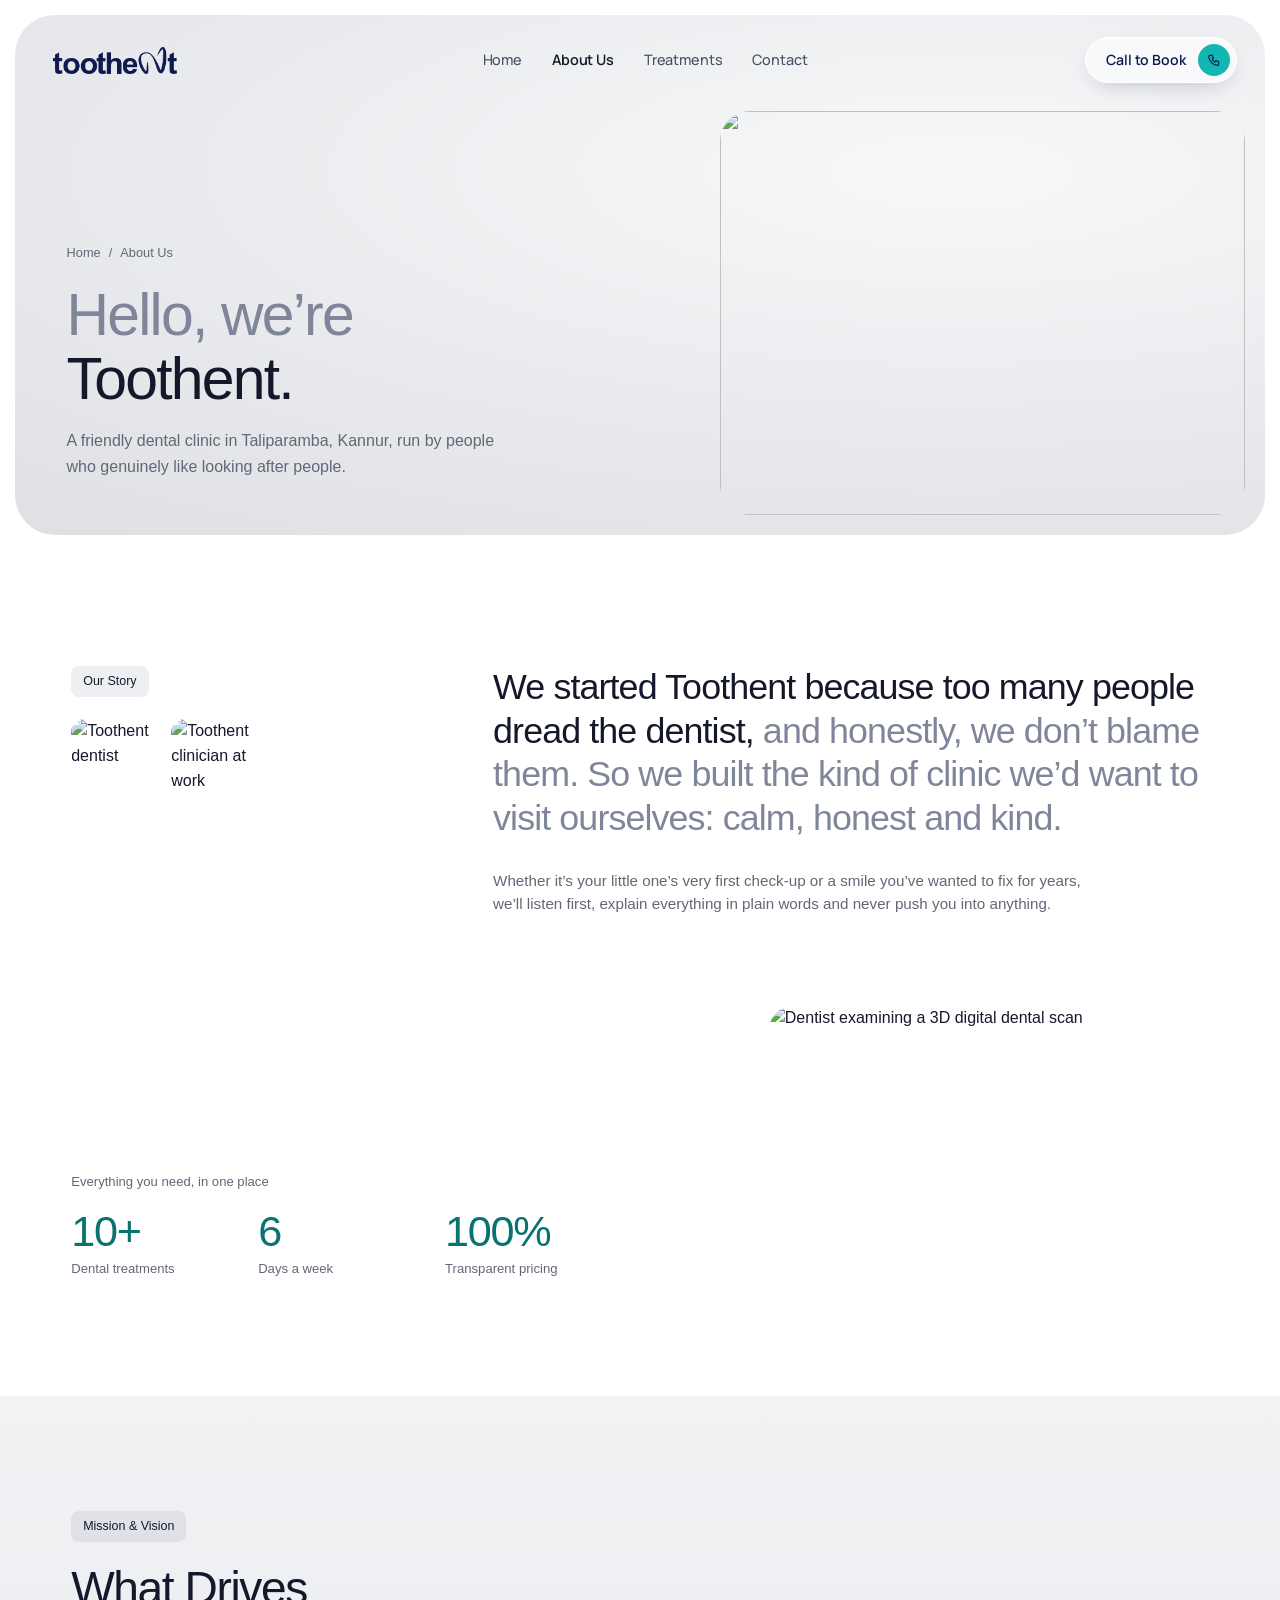
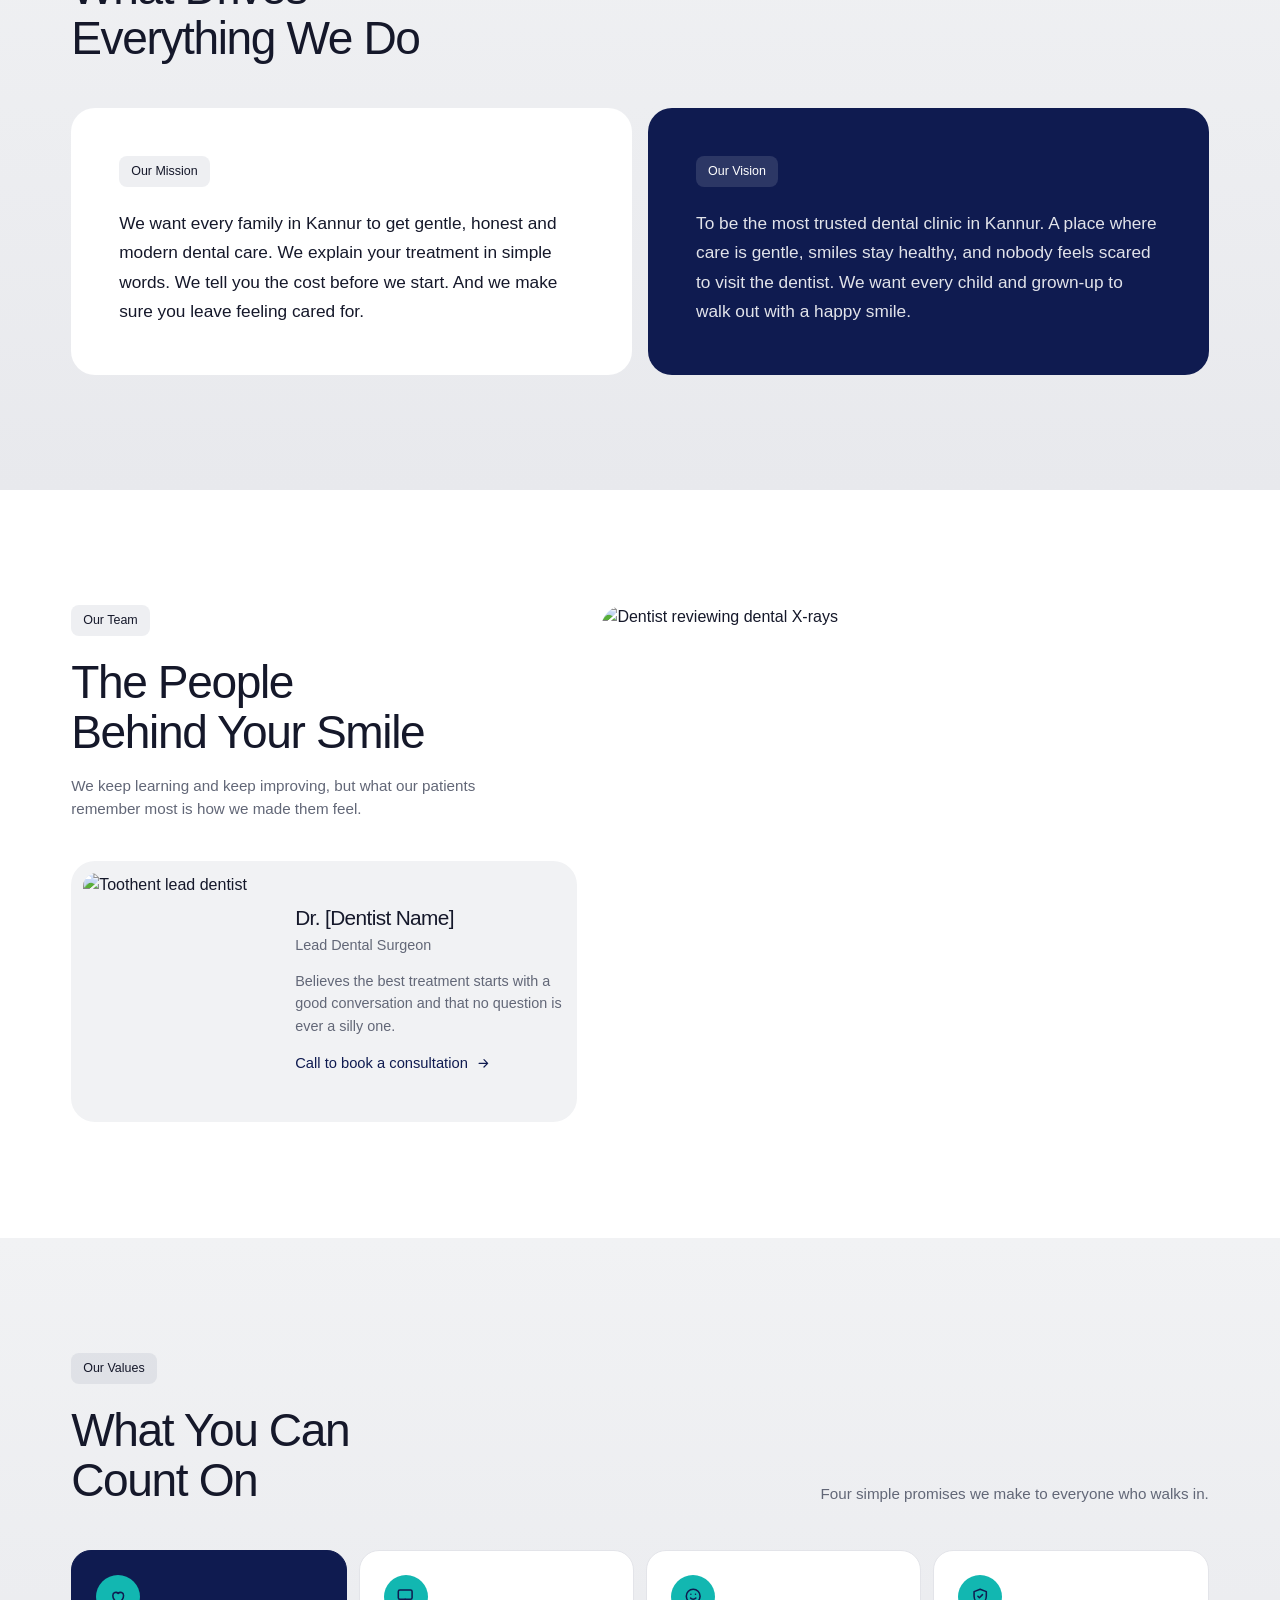
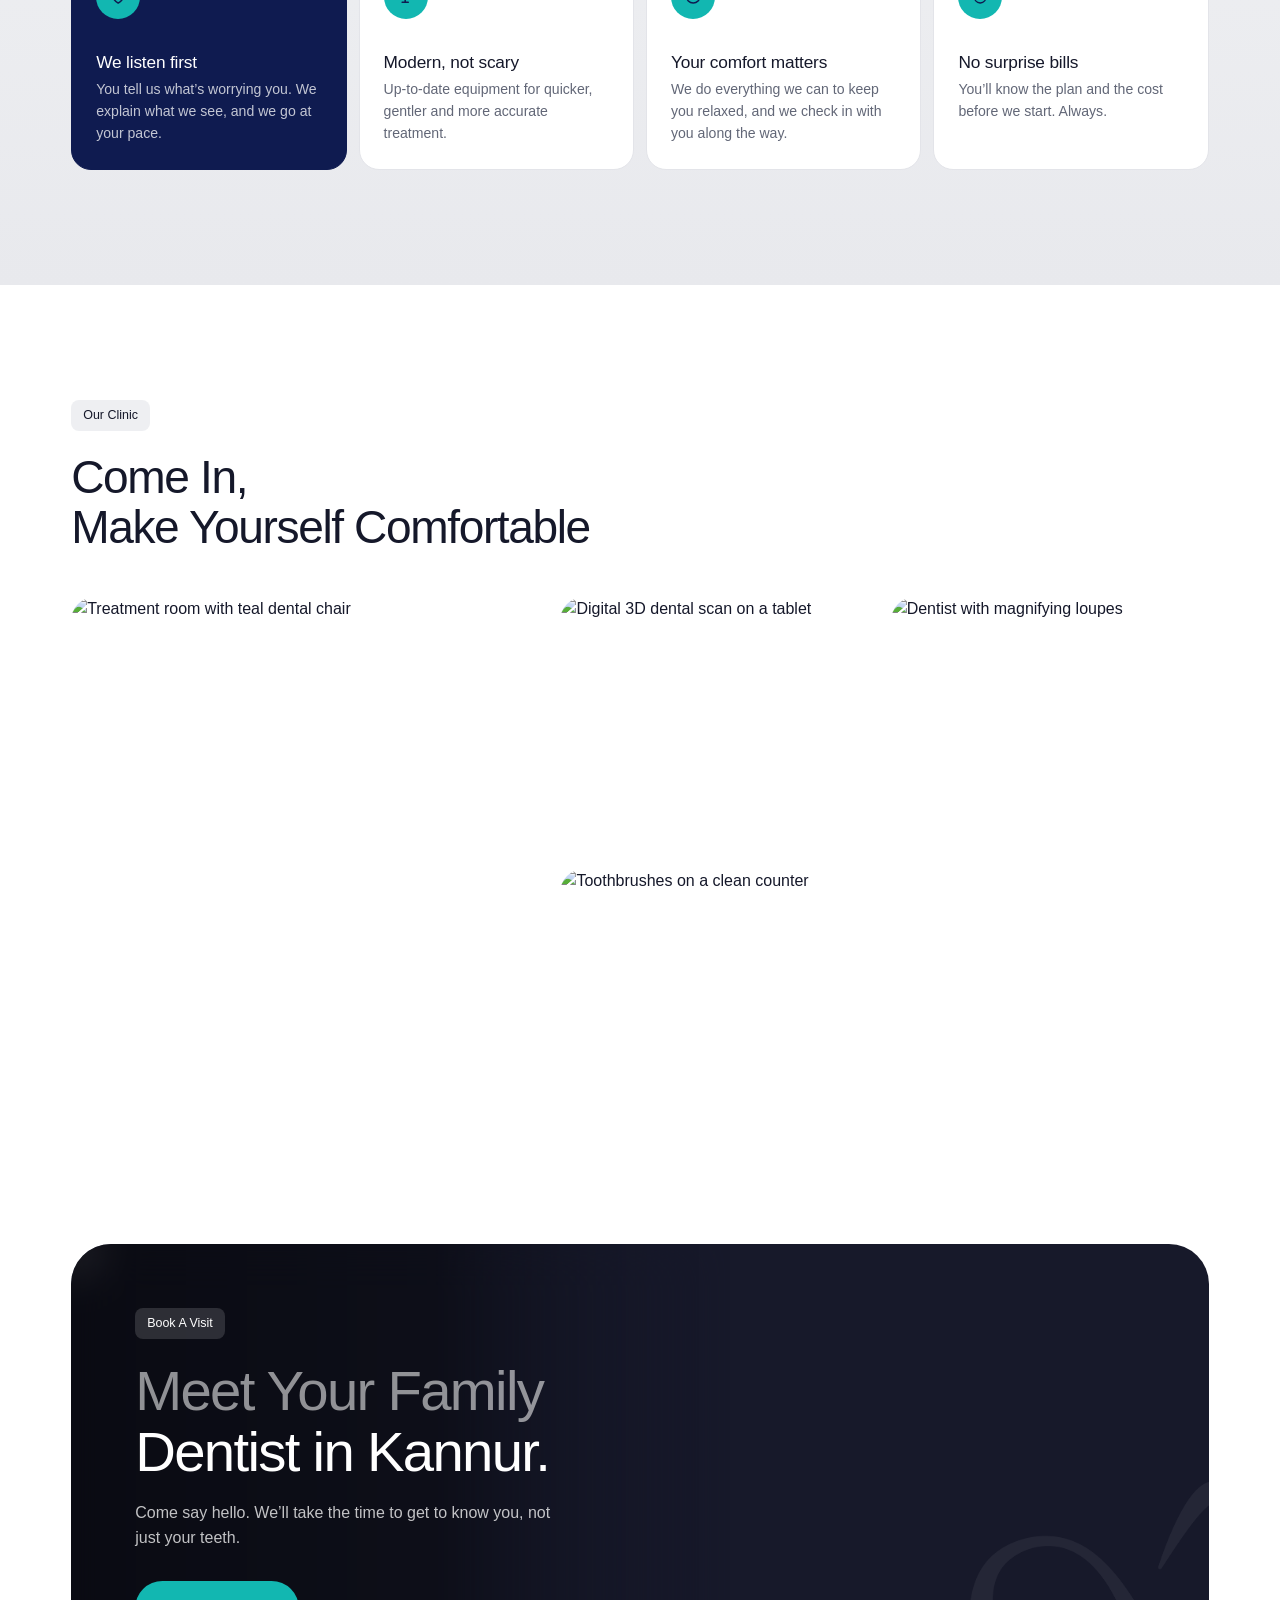
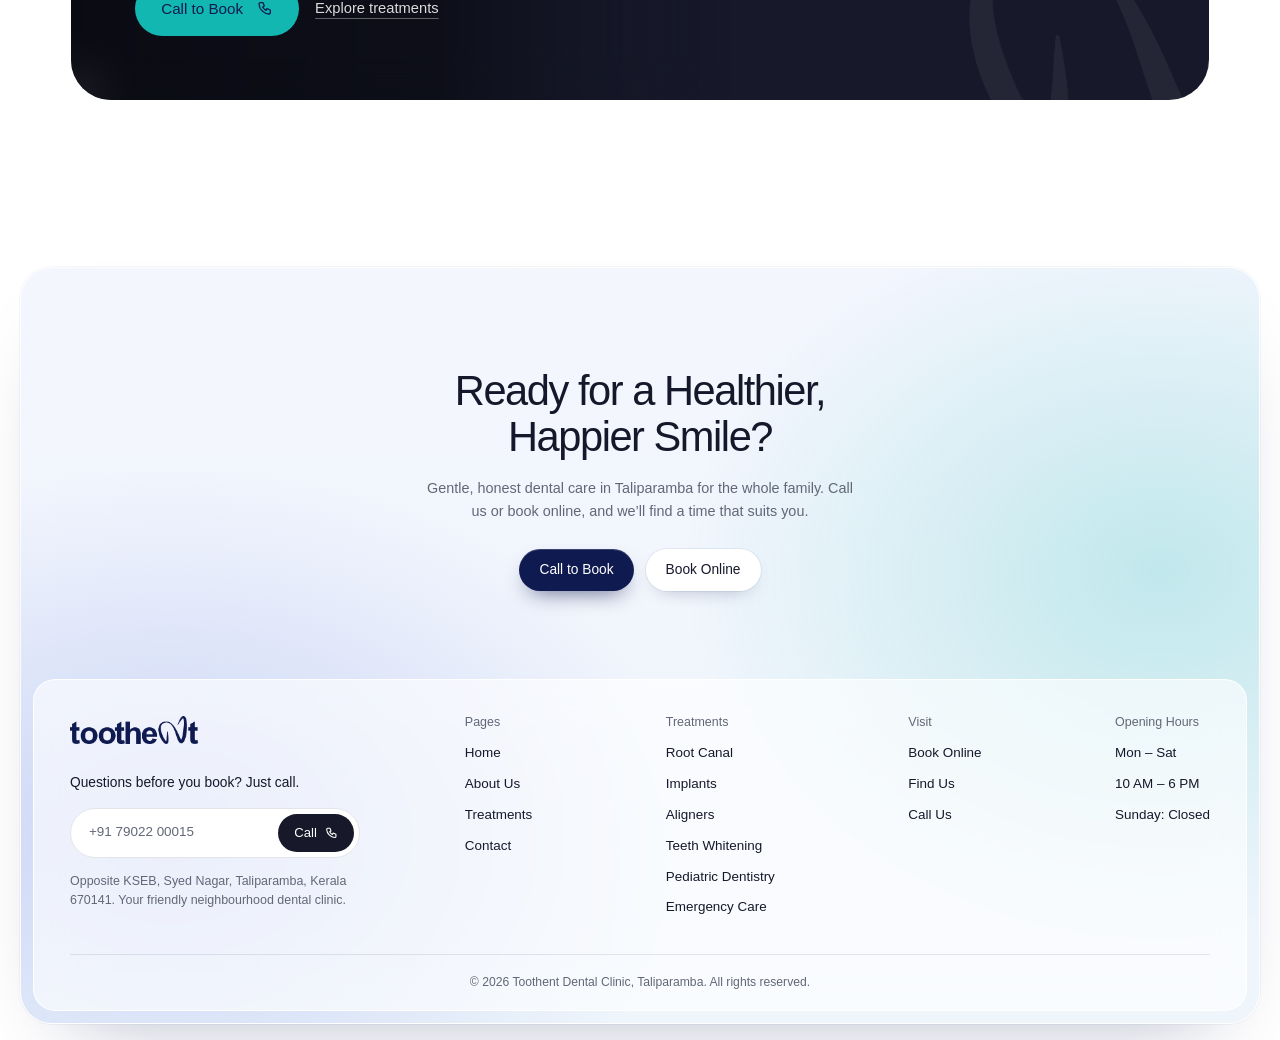
==== about.html @ 42a559e6 "Add Toothent Dental Clinic website Home, About, Treatments and Contact pages with styles, scripts, i" ====
<!doctype html>
<html lang="en">
<head>
  <meta charset="utf-8">
  <meta name="viewport" content="width=device-width, initial-scale=1">
  <title>About Us | Toothent Dental Clinic, Taliparamba</title>
  <meta name="description" content="Learn about Toothent Dental Clinic in Taliparamba, Kannur: our mission, vision and the gentle, modern approach behind every smile we care for.">
  <link rel="icon" type="image/png" href="assets/toothent-icon.png">
  <link rel="preconnect" href="https://fonts.googleapis.com">
  <link rel="preconnect" href="https://fonts.gstatic.com" crossorigin>
  <link rel="stylesheet" href="https://fonts.googleapis.com/css2?family=Manrope:wght@500;600&display=swap">
  <link rel="stylesheet" href="css/styles.css">
</head>
<body>

  <!-- ============ HEADER ============ -->
  <header class="site-header">
    <div class="nav">
      <a href="index.html" class="brand" aria-label="Toothent Dental Clinic home">
        <span class="logo"><img class="logo-light" src="assets/toothent-logo.png" alt="" aria-hidden="true"><img class="logo-dark" src="assets/toothent-logo-navy.png" alt="Toothent"></span>
      </a>
      <nav class="nav-links" id="nav-links" aria-label="Primary">
        <a href="index.html">Home</a>
        <a href="about.html" class="is-active" aria-current="page">About Us</a>
        <a href="treatments.html">Treatments</a>
        <a href="contact.html">Contact</a>
      </nav>
      <div class="nav-end">
        <a href="tel:+917902200015" class="nav-cta">Call to Book <span class="dot"><svg viewBox="0 0 24 24" aria-hidden="true"><path d="M5 4h4l2 5-2.5 1.5a11 11 0 0 0 5 5L15 13l5 2v4a2 2 0 0 1-2 2A16 16 0 0 1 3 6a2 2 0 0 1 2-2"/></svg></span></a>
        <button class="nav-toggle" aria-label="Open menu" aria-expanded="false" aria-controls="nav-links"><span></span><span></span></button>
      </div>
    </div>
  </header>

  <main>
    <!-- ============ PAGE HERO ============ -->
    <section class="hero page-hero">
      <div class="hero-slides"><img class="is-active" src="https://images.unsplash.com/photo-1629909615184-74f495363b67?auto=format&fit=crop&w=2000&q=80" alt="" aria-hidden="true"></div>
      <div class="hero-overlay" aria-hidden="true"></div>
      <div class="hero-main">
        <nav class="crumbs reveal" aria-label="Breadcrumb"><a href="index.html">Home</a><span>/</span><span>About Us</span></nav>
        <h1 class="reveal">Hello, we&rsquo;re <span class="indent">Toothent.</span></h1>
        <p class="hero-sub reveal">A friendly dental clinic in Taliparamba, Kannur, run by people who genuinely like looking after people.</p>
      </div>
    </section>

    <!-- ============ STORY ============ -->
    <section class="section">
      <div class="container">
        <div class="about-grid">
          <div class="reveal">
            <span class="tag">Our Story</span>
            <div class="avatars">
              <img src="https://images.unsplash.com/photo-1606265752439-1f18756aa5fc?auto=format&fit=crop&w=220&h=260&q=80" alt="Toothent dentist" loading="lazy">
              <img src="https://images.unsplash.com/photo-1588776813677-77aaf5595b83?auto=format&fit=crop&w=220&h=260&q=80" alt="Toothent clinician at work" loading="lazy">
            </div>
          </div>
          <div class="reveal">
            <h2 class="about-statement">We started Toothent because too many people dread the dentist, <span class="muted-text">and honestly, we don&rsquo;t blame them. So we built the kind of clinic we&rsquo;d want to visit ourselves: calm, honest and kind.</span></h2>
            <p class="lead" style="margin-top:28px;max-width:620px">Whether it&rsquo;s your little one&rsquo;s very first check-up or a smile you&rsquo;ve wanted to fix for years, we&rsquo;ll listen first, explain everything in plain words and never push you into anything.</p>
          </div>
        </div>

        <div class="about-lower">
          <div class="reveal">
            <p class="stats-label">Everything you need, in one place</p>
            <div class="stats">
              <div class="stat"><strong>10+</strong><span>Dental treatments</span></div>
              <div class="stat"><strong>6</strong><span>Days a week</span></div>
              <div class="stat"><strong>100%</strong><span>Transparent pricing</span></div>
            </div>
          </div>
          <figure class="about-photo reveal" style="margin:0">
            <img src="https://images.unsplash.com/photo-1600170311833-c2cf5280ce49?auto=format&fit=crop&w=900&h=560&q=80" alt="Dentist examining a 3D digital dental scan" loading="lazy">
          </figure>
        </div>
      </div>
    </section>

    <!-- ============ MISSION & VISION ============ -->
    <section class="section section--surface">
      <div class="container">
        <div class="head-row reveal">
          <div>
            <span class="tag">Mission &amp; Vision</span>
            <h2 class="h2">What Drives<br>Everything We Do</h2>
          </div>
        </div>
        <div class="mv-grid">
          <article class="mv-card reveal">
            <h3 class="tag">Our Mission</h3>
            <p class="mv-text">We want every family in Kannur to get gentle, honest and modern dental care. We explain your treatment in simple words. We tell you the cost before we start. And we make sure you leave feeling cared for.</p>
          </article>
          <article class="mv-card mv-card--navy reveal">
            <h3 class="tag">Our Vision</h3>
            <p class="mv-text">To be the most trusted dental clinic in Kannur. A place where care is gentle, smiles stay healthy, and nobody feels scared to visit the dentist. We want every child and grown-up to walk out with a happy smile.</p>
          </article>
        </div>
      </div>
    </section>

    <!-- ============ DENTIST ============ -->
    <section class="section">
      <div class="container feature-grid">
        <div class="feature-left">
          <div class="reveal">
            <span class="tag">Our Team</span>
            <h2 class="h2">The People<br>Behind Your Smile</h2>
            <p class="lead">We keep learning and keep improving, but what our patients remember most is how we made them feel.</p>
          </div>
          <div class="doctor-card reveal">
            <div class="doctor-photo">
              <img src="https://images.unsplash.com/photo-1606265752439-1f18756aa5fc?auto=format&fit=crop&w=500&h=620&q=80" alt="Toothent lead dentist" loading="lazy">
            </div>
            <div class="doctor-info">
              <h3>Dr. [Dentist Name]</h3>
              <p class="doctor-role">Lead Dental Surgeon</p>
              <p>Believes the best treatment starts with a good conversation and that no question is ever a silly one.</p>
              <a href="tel:+917902200015" class="link-arrow">Call to book a consultation <svg viewBox="0 0 24 24" aria-hidden="true"><path d="M5 12h14M13 6l6 6-6 6"/></svg></a>
            </div>
          </div>
        </div>
        <div class="feature-media reveal">
          <img src="https://images.unsplash.com/photo-1588776814546-1ffcf47267a5?auto=format&fit=crop&w=1100&h=1200&q=80" alt="Dentist reviewing dental X-rays" loading="lazy">
        </div>
      </div>
    </section>

    <!-- ============ VALUES ============ -->
    <section class="section section--surface">
      <div class="container">
        <div class="head-row reveal">
          <div>
            <span class="tag">Our Values</span>
            <h2 class="h2">What You Can<br>Count On</h2>
          </div>
          <p class="lead">Four simple promises we make to everyone who walks in.</p>
        </div>
        <div class="values-grid">
          <div class="value-card value-card--navy reveal">
            <span class="icon-dot"><svg viewBox="0 0 24 24" aria-hidden="true"><path d="M12 21s-7-4.4-7-10a4 4 0 0 1 7-2.6A4 4 0 0 1 19 11c0 5.6-7 10-7 10z"/></svg></span>
            <h3>We listen first</h3>
            <p>You tell us what&rsquo;s worrying you. We explain what we see, and we go at your pace.</p>
          </div>
          <div class="value-card reveal">
            <span class="icon-dot"><svg viewBox="0 0 24 24" aria-hidden="true"><rect x="3" y="4" width="18" height="12" rx="2"/><path d="M8 20h8M12 16v4"/></svg></span>
            <h3>Modern, not scary</h3>
            <p>Up-to-date equipment for quicker, gentler and more accurate treatment.</p>
          </div>
          <div class="value-card reveal">
            <span class="icon-dot"><svg viewBox="0 0 24 24" aria-hidden="true"><circle cx="12" cy="12" r="9"/><path d="M8.5 14.5s1.3 1.5 3.5 1.5 3.5-1.5 3.5-1.5M9 9.5h.01M15 9.5h.01"/></svg></span>
            <h3>Your comfort matters</h3>
            <p>We do everything we can to keep you relaxed, and we check in with you along the way.</p>
          </div>
          <div class="value-card reveal">
            <span class="icon-dot"><svg viewBox="0 0 24 24" aria-hidden="true"><path d="M9 12l2 2 4-4"/><path d="M12 3l8 3v6c0 4.5-3.4 8.3-8 9-4.6-.7-8-4.5-8-9V6z"/></svg></span>
            <h3>No surprise bills</h3>
            <p>You&rsquo;ll know the plan and the cost before we start. Always.</p>
          </div>
        </div>
      </div>
    </section>

    <!-- ============ GALLERY ============ -->
    <section class="section">
      <div class="container">
        <div class="head-row reveal">
          <div>
            <span class="tag">Our Clinic</span>
            <h2 class="h2">Come In,<br>Make Yourself Comfortable</h2>
          </div>
        </div>
        <div class="gallery-grid">
          <img class="reveal" src="https://images.unsplash.com/photo-1629909613654-28e377c37b09?auto=format&fit=crop&w=1000&h=700&q=80" alt="Treatment room with teal dental chair" loading="lazy">
          <img class="reveal" src="https://images.unsplash.com/photo-1600170311833-c2cf5280ce49?auto=format&fit=crop&w=700&h=700&q=80" alt="Digital 3D dental scan on a tablet" loading="lazy">
          <img class="reveal" src="https://images.unsplash.com/photo-1588776813677-77aaf5595b83?auto=format&fit=crop&w=700&h=700&q=80" alt="Dentist with magnifying loupes" loading="lazy">
          <img class="reveal" src="https://images.unsplash.com/photo-1607613009820-a29f7bb81c04?auto=format&fit=crop&w=1000&h=700&q=80" alt="Toothbrushes on a clean counter" loading="lazy">
        </div>
      </div>
    </section>

    <!-- ============ CTA ============ -->
    <section class="section" style="padding-top:0">
      <div class="container">
        <div class="cta-card reveal">
          <div class="cta-copy">
            <span class="tag tag--glass">Book A Visit</span>
            <h2>Meet Your Family<br><span>Dentist in Kannur.</span></h2>
            <p>Come say hello. We&rsquo;ll take the time to get to know you, not just your teeth.</p>
            <div class="cta-actions">
              <a href="tel:+917902200015" class="btn-arrow">Call to Book <span class="arrow"><svg viewBox="0 0 24 24" aria-hidden="true"><path d="M5 4h4l2 5-2.5 1.5a11 11 0 0 0 5 5L15 13l5 2v4a2 2 0 0 1-2 2A16 16 0 0 1 3 6a2 2 0 0 1 2-2"/></svg></span></a>
              <a href="treatments.html" class="tel">Explore treatments</a>
            </div>
          </div>
          <div class="cta-media"><picture>
            <source media="(max-width: 900px)" srcset="https://images.unsplash.com/photo-1606265752439-1f18756aa5fc?auto=format&fit=crop&w=800&h=720&q=80 800w, https://images.unsplash.com/photo-1606265752439-1f18756aa5fc?auto=format&fit=crop&w=1200&h=1080&q=80 1200w" sizes="100vw">
            <img src="https://images.unsplash.com/photo-1606265752439-1f18756aa5fc?auto=format&fit=crop&w=1600&h=640&q=80" srcset="https://images.unsplash.com/photo-1606265752439-1f18756aa5fc?auto=format&fit=crop&w=1600&h=640&q=80 1600w, https://images.unsplash.com/photo-1606265752439-1f18756aa5fc?auto=format&fit=crop&w=2400&h=960&q=80 2400w" sizes="(max-width: 1240px) 100vw, 1240px" alt="" aria-hidden="true" loading="lazy" style="object-position:50% 38%">
          </picture></div>
          <img class="cta-mark" src="assets/toothent-icon.png" alt="" aria-hidden="true">
        </div>
      </div>
    </section>
  </main>

  <!-- ============ FOOTER ============ -->
  <footer class="site-footer">
    <div class="footer-cta">
      <h2>Ready for a Healthier,<br>Happier Smile?</h2>
      <p>Gentle, honest dental care in Taliparamba for the whole family. Call us or book online, and we&rsquo;ll find a time that suits you.</p>
      <div class="footer-cta-actions">
        <a href="tel:+917902200015" class="pill pill--dark">Call to Book</a>
        <a href="contact.html#appointment" class="pill pill--light">Book Online</a>
      </div>
    </div>

    <div class="footer-card">
      <div class="footer-top">
        <div class="footer-brand">
          <a href="index.html" aria-label="Toothent home"><img src="assets/toothent-logo-navy.png" alt="Toothent"></a>
          <p class="footer-label">Questions before you book? Just call.</p>
          <a href="tel:+917902200015" class="footer-callbox">
            <span>+91 79022 00015</span>
            <span class="footer-callbox-btn">Call <svg viewBox="0 0 24 24" aria-hidden="true"><path d="M5 4h4l2 5-2.5 1.5a11 11 0 0 0 5 5L15 13l5 2v4a2 2 0 0 1-2 2A16 16 0 0 1 3 6a2 2 0 0 1 2-2"/></svg></span>
          </a>
          <p class="footer-note">Opposite KSEB, Syed Nagar, Taliparamba, Kerala 670141. Your friendly neighbourhood dental clinic.</p>
        </div>
        <div class="footer-cols">
          <div class="footer-col">
            <h4>Pages</h4>
            <ul>
              <li><a href="index.html">Home</a></li>
              <li><a href="about.html">About Us</a></li>
              <li><a href="treatments.html">Treatments</a></li>
              <li><a href="contact.html">Contact</a></li>
            </ul>
          </div>
          <div class="footer-col">
            <h4>Treatments</h4>
            <ul>
              <li><a href="treatments.html#restorative">Root Canal</a></li>
              <li><a href="treatments.html#implants">Implants</a></li>
              <li><a href="treatments.html#aligners">Aligners</a></li>
              <li><a href="treatments.html#whitening">Teeth Whitening</a></li>
              <li><a href="treatments.html#kids">Pediatric Dentistry</a></li>
              <li><a href="treatments.html#emergency">Emergency Care</a></li>
            </ul>
          </div>
          <div class="footer-col">
            <h4>Visit</h4>
            <ul>
              <li><a href="contact.html#appointment">Book Online</a></li>
              <li><a href="contact.html">Find Us</a></li>
              <li><a href="tel:+917902200015">Call Us</a></li>
            </ul>
          </div>
          <div class="footer-col">
            <h4>Opening Hours</h4>
            <ul>
              <li>Mon &ndash; Sat</li>
              <li>10 AM &ndash; 6 PM</li>
              <li>Sunday: Closed</li>
            </ul>
          </div>
        </div>
      </div>
      <div class="footer-bottom">&copy; <span class="year"></span> Toothent Dental Clinic, Taliparamba. All rights reserved.</div>
    </div>
  </footer>

  <script src="js/main.js"></script>
</body>
</html>
---- css/styles.css ----
/* =========================================================
   Toothent Dental Clinic — Brand tokens (from Brand Book)
   Primary  #0F1B50 · Secondary #12B7B1 · Cream #F4E8C1
   Neutrals #000000 · #232323 · #D9D9D9 · #FFFFFF
   Typeface Arial
   ========================================================= */
:root {
  --navy: #0F1B50;
  --navy-700: #1a2766;
  --teal: #12B7B1;
  --teal-hi: #2fd0c9;
  --teal-ink: #097370;
  --teal-soft: #DDF4F3;
  --cream: #F4E8C1;
  --ink: #15182a;
  --muted: #626777;
  --ghost: #80869a;          /* light word in two-tone headings (3:1+ on panels) */
  --line: #e3e4e9;
  --white: #FFFFFF;
  --panel: #F1F2F4;
  --panel-2: #E8E9ED;
  --dark: #17192a;

  --font: Arial, "Helvetica Neue", Helvetica, sans-serif;
  --font-nav: "Manrope", Arial, sans-serif;
  --r-sm: 14px;
  --r: 24px;
  --r-lg: 40px;
  --pill: 999px;
  --shadow: 0 30px 60px -30px rgba(15, 27, 80, .35);
  --shadow-sm: 0 12px 30px -16px rgba(15, 27, 80, .3);
  --ease: cubic-bezier(.22, .61, .36, 1);
  --container: 1240px;
  --gutter: clamp(16px, 4vw, 56px);
  --inset: clamp(8px, 1.2vw, 16px);
}

*, *::before, *::after { box-sizing: border-box; }
html { scroll-behavior: smooth; scroll-padding-top: 100px; }
body { margin: 0; font-family: var(--font); color: var(--ink); background: var(--white); line-height: 1.55; -webkit-font-smoothing: antialiased; }
img { display: block; max-width: 100%; }
a { color: inherit; text-decoration: none; }
h1, h2, h3, h4 { margin: 0; font-weight: 400; letter-spacing: -.03em; line-height: 1.08; }
p { margin: 0; }
button { font: inherit; }
svg { width: 1em; height: 1em; fill: none; stroke: currentColor; stroke-width: 2; stroke-linecap: round; stroke-linejoin: round; flex-shrink: 0; }
:focus-visible { outline: 2px solid var(--teal); outline-offset: 3px; border-radius: 6px; }

.container { width: 100%; max-width: var(--container); margin: 0 auto; padding: 0 var(--gutter); }
.section { padding: clamp(72px, 9vw, 120px) 0; }
.section--surface, .panel { background: linear-gradient(180deg, var(--panel) 0%, var(--panel-2) 100%); }
.panel { margin: var(--inset); border-radius: var(--r-lg); }
.ghost { color: var(--ghost); }

/* ---------- Small building blocks ---------- */
.tag {
  display: inline-flex; align-items: center; padding: 6px 12px; margin-bottom: 22px;
  border-radius: 8px; background: rgba(15, 27, 80, .07); color: var(--ink); font-size: .78rem;
}
.tag--glass { background: rgba(255, 255, 255, .14); color: var(--white); }
h3.tag { letter-spacing: normal; line-height: 1.55; } /* tags used as headings keep the tag look */
.h2 { font-size: clamp(1.9rem, 3.6vw, 2.9rem); color: var(--ink); }
.lead { color: var(--muted); max-width: 460px; font-size: .95rem; }

.btn {
  display: inline-flex; align-items: center; justify-content: center; gap: 10px;
  padding: 14px 24px; border-radius: var(--pill); border: 1.5px solid transparent;
  font-size: .95rem; cursor: pointer; transition: transform .25s var(--ease), background-color .25s, color .25s, border-color .25s, box-shadow .25s;
}
.btn:hover { transform: translateY(-2px); }
.btn--primary { background: var(--navy); color: var(--white); }
.btn--outline { border-color: var(--navy); color: var(--navy); }
.btn--outline:hover { background: var(--navy); color: var(--white); }
.btn--teal { background: var(--teal); color: var(--navy); }

/* Main CTA: teal pill + icon (reference "lime" button) */
.btn-arrow {
  display: inline-flex; align-items: center; gap: 14px;
  padding: 16px 26px; border-radius: var(--pill); border: 0; cursor: pointer;
  background: var(--teal); color: var(--navy); font-size: .95rem;
  transition: transform .25s var(--ease), background-color .25s, box-shadow .25s;
}
.btn-arrow .arrow { display: inline-grid; place-items: center; font-size: 1rem; transition: transform .3s var(--ease); }
.btn-arrow:hover { transform: translateY(-2px); background: var(--teal-hi); box-shadow: 0 14px 30px -14px rgba(18, 183, 177, .8); }
.btn-arrow:hover .arrow, .nav-cta:hover .dot svg { animation: ring .5s ease-in-out 2; }
@keyframes ring { 25% { transform: rotate(-14deg); } 75% { transform: rotate(14deg); } }
.btn-arrow--dark { background: var(--navy); color: var(--white); }
.btn-arrow--dark .arrow { color: var(--teal); }
.btn-arrow--dark:hover { background: var(--navy-700); box-shadow: var(--shadow-sm); }

.mini-arrows { display: inline-flex; gap: 6px; }
.mini-arrows button {
  display: grid; place-items: center; width: 40px; height: 26px; border: 0; border-radius: var(--pill);
  background: var(--teal); color: var(--navy); cursor: pointer; font-size: .9rem; transition: background-color .25s, transform .25s;
}
.mini-arrows button:hover { background: var(--navy); color: var(--white); }

.circle-btn {
  display: grid; place-items: center; width: 46px; height: 46px; border-radius: 50%;
  border: 1px solid var(--line); background: var(--white); color: var(--navy); cursor: pointer; font-size: 1.1rem;
  transition: background-color .25s, color .25s, border-color .25s;
}
.circle-btn:hover { background: var(--navy); color: var(--white); border-color: var(--navy); }
.circle-btn--teal { background: var(--teal); border-color: var(--teal); }
.circle-btn:disabled { opacity: .35; cursor: default; }

.link-more { display: inline-flex; align-items: center; gap: 6px; font-size: .86rem; font-weight: 600; color: var(--teal-ink); }
.link-more svg { transition: transform .25s var(--ease); }
.link-more:hover { color: var(--teal-ink); }
.link-more:hover svg { transform: translateX(4px); }
.link-arrow { display: inline-flex; align-items: center; gap: 8px; color: var(--navy); font-size: .92rem; }
.link-arrow:hover { color: var(--teal-ink); }

/* Interaction states: visible keyboard focus on brand-coloured buttons, and a pressed state */
.btn-arrow:focus-visible, .hf-cta:focus-visible, .nav-cta:focus-visible, .doc-wa:focus-visible { outline: 2px solid var(--navy); outline-offset: 3px; }
.cta-card .btn-arrow:focus-visible, .consult-bar .btn-arrow:focus-visible, .mini-card--cta .btn-arrow:focus-visible { outline-color: var(--white); }
.btn-arrow:active, .hf-cta:active, .nav-cta:active, .btn:active { transform: translateY(0) scale(.98); }

/* =========================================================
   HEADER (inside the hero card, then a floating pill)
   ========================================================= */
.site-header {
  position: fixed; top: 0; left: 0; right: 0; z-index: 50; pointer-events: none;
  padding: calc(var(--inset) + 14px) calc(var(--inset) + 20px) 0; transition: padding .35s var(--ease);
}
.nav {
  pointer-events: auto; max-width: 1400px; margin: 0 auto;
  display: grid; grid-template-columns: 1fr auto 1fr; align-items: center; gap: 20px;
  padding: 8px 8px 8px 18px; border-radius: var(--pill);
  transition: background-color .35s, box-shadow .35s, max-width .35s var(--ease);
}
.site-header.is-scrolled { padding-top: 12px; }
.site-header.is-scrolled .nav {
  max-width: 1180px; background: rgba(255, 255, 255, .9);
  backdrop-filter: blur(14px); -webkit-backdrop-filter: blur(14px);
  box-shadow: 0 12px 30px -14px rgba(15, 27, 80, .28), 0 0 0 1px rgba(15, 27, 80, .05);
}
.brand { display: inline-flex; align-items: center; min-height: 44px; }
.logo { position: relative; display: block; width: 124px; aspect-ratio: 3176 / 707; }
.logo img { position: absolute; inset: 0; width: 100%; height: 100%; }
.logo .logo-light { display: none; }

.nav-links { display: flex; gap: 30px; }
.nav-links a { position: relative; padding: 6px 0; font-family: var(--font-nav); font-weight: 500; font-size: .9rem; letter-spacing: -.01em; color: #4a4f63; transition: color .25s; }
.nav-links a:hover, .nav-links a.is-active { color: var(--ink); }
.nav-links a.is-active { font-weight: 600; }

.nav-end { justify-self: end; display: flex; align-items: center; gap: 8px; }
.nav-cta {
  display: inline-flex; align-items: center; gap: 12px; padding: 6px 6px 6px 20px; border-radius: var(--pill);
  font-family: var(--font-nav); font-weight: 600; font-size: .88rem; letter-spacing: -.01em; color: var(--navy);
  background: rgba(255, 255, 255, .6); border: 1px solid rgba(255, 255, 255, .85);
  backdrop-filter: blur(16px) saturate(1.4); -webkit-backdrop-filter: blur(16px) saturate(1.4);
  box-shadow: 0 8px 24px -12px rgba(15, 27, 80, .35), inset 0 1px 0 rgba(255, 255, 255, .9);
  transition: background-color .25s, box-shadow .25s, transform .25s var(--ease);
}
.nav-cta .dot { display: grid; place-items: center; width: 32px; height: 32px; border-radius: 50%; background: var(--teal); color: var(--navy); }
.nav-cta:hover { background: rgba(255, 255, 255, .85); transform: translateY(-1px); box-shadow: 0 12px 28px -12px rgba(15, 27, 80, .4), inset 0 1px 0 #fff; }

.nav-toggle {
  display: none; flex-direction: column; align-items: center; justify-content: center; gap: 6px;
  width: 44px; height: 44px; padding: 0; border: 0; border-radius: 50%; background: rgba(15, 27, 80, .07); cursor: pointer;
}
.nav-toggle span { display: block; width: 18px; height: 2px; border-radius: 2px; background: var(--navy); transition: transform .3s var(--ease); }
.nav-open .nav-toggle span:first-child { transform: translateY(4px) rotate(45deg); }
.nav-open .nav-toggle span:last-child { transform: translateY(-4px) rotate(-45deg); }

/* =========================================================
   HOME HERO (blurred photo + sharp focus window)
   ========================================================= */
.hero-focus {
  --ww: clamp(210px, 21vw, 320px);          /* focus window width  */
  --wh: calc(var(--ww) * 1.06);             /* focus window height */
  --cy: 47%;                                /* window centre (vertical) */
  --gap: clamp(22px, 2.6vw, 44px);          /* space between window and headline */
  position: relative; overflow: hidden; isolation: isolate;
  margin: var(--inset); border-radius: var(--r-lg);
  min-height: min(880px, calc(100svh - 2 * var(--inset))); min-height: max(620px, min(880px, calc(100svh - 2 * var(--inset))));
  background: var(--navy); color: var(--white);
}
.hf-img { position: absolute; inset: 0; width: 100%; height: 100%; object-fit: cover; object-position: 50% 48%; transform: scale(1.08); }
.hf-img--blur { filter: blur(14px) saturate(1.05); }
.hf-shade { position: absolute; inset: 0; background: rgba(0, 0, 0, .3); }
.hf-window {
  position: absolute; left: 50%; top: var(--cy); width: var(--ww); height: var(--wh); translate: -50% -50%;
  border-radius: 26px; overflow: hidden; background: var(--dark);
  animation: hfOpen 1.2s var(--ease) .2s both;
}
.hf-window img { width: 100%; height: 100%; object-fit: cover; object-position: 50% 50%; animation: hfZoom 2s var(--ease) .2s both; }
@keyframes hfOpen { from { opacity: 0; transform: scale(.82); } }
@keyframes hfZoom { from { transform: scale(1.2); } }
.hf-frame {
  position: absolute; left: 50%; top: var(--cy); width: var(--ww); height: var(--wh); translate: -50% -50%;
  border-radius: 26px; border: 1px solid rgba(255, 255, 255, .55);
  box-shadow: 0 30px 60px -20px rgba(6, 11, 38, .55), inset 0 0 0 1px rgba(255, 255, 255, .08);
  pointer-events: none; animation: hfFade 1s ease .9s both;
}

/* Split headline around the window */
.hf-title { position: absolute; inset: 0; pointer-events: none; font-family: var(--font-nav); font-weight: 500; font-size: clamp(2.6rem, 5.4vw, 5rem); letter-spacing: -.035em; line-height: 1; }
.hf-title em { font-family: "Instrument Serif", Georgia, serif; font-style: italic; font-weight: 400; letter-spacing: -.01em; font-size: 1.12em; }
.hf-l, .hf-r { position: absolute; top: var(--cy); translate: 0 -50%; white-space: nowrap; text-shadow: 0 4px 30px rgba(6, 11, 38, .35); }
.hf-l { right: calc(50% + var(--ww) / 2 + var(--gap)); animation: hfLeft 1.1s var(--ease) .5s both; }
.hf-r { left: calc(50% + var(--ww) / 2 + var(--gap)); animation: hfRight 1.1s var(--ease) .5s both; }
/* small label above the headline */
/* main heading, centred above the window like the button and text below it */
.hf-kicker { position: absolute; z-index: 2; left: 50%; top: calc(var(--cy) - var(--wh) / 2 - 44px); translate: -50% 0; margin: 0; white-space: nowrap;
  font-family: var(--font-nav); font-size: 1.05rem; font-weight: 600; letter-spacing: 0; line-height: 1.3; color: var(--white); text-shadow: 0 2px 14px rgba(6, 11, 38, .45);
  animation: hfFade 1s ease .3s both; }
@keyframes hfLeft { from { opacity: 0; transform: translateX(40px); } }
@keyframes hfRight { from { opacity: 0; transform: translateX(-40px); } }
@keyframes hfFade { from { opacity: 0; } }
@keyframes hfUp { from { opacity: 0; transform: translateY(16px); } }

.hf-cta {
  position: absolute; left: 50%; top: calc(var(--cy) + var(--wh) / 2); translate: -50% -50%; z-index: 2;
  display: inline-flex; align-items: center; gap: 10px; padding: 14px 24px; border-radius: var(--pill);
  background: var(--white); color: var(--navy); white-space: nowrap;
  font-family: var(--font-nav); font-weight: 600; font-size: .9rem; letter-spacing: -.01em;
  box-shadow: 0 16px 34px -16px rgba(6, 11, 38, .6);
  transition: transform .25s var(--ease), box-shadow .25s;
  animation: hfUp .8s var(--ease) 1s both;
}
.hf-cta svg { font-size: 1.05rem; color: var(--teal-ink); }
.hf-cta:hover { transform: translateY(-2px); box-shadow: 0 20px 40px -16px rgba(6, 11, 38, .7); }
.hf-cta:hover svg { animation: ring .5s ease-in-out 2; }
.hf-line { position: absolute; left: 50%; top: calc(var(--cy) + var(--wh) / 2 + 34px); width: 1px; height: clamp(36px, 5vh, 56px); background: rgba(255, 255, 255, .6); animation: hfFade 1s ease 1.2s both; }
.hf-sub {
  position: absolute; left: 50%; translate: -50% 0; top: calc(var(--cy) + var(--wh) / 2 + 34px + clamp(36px, 5vh, 56px) + 18px);
  width: min(460px, calc(100% - 40px)); text-align: center; font-size: .95rem; line-height: 1.6; color: rgba(255, 255, 255, .9);
  animation: hfUp .9s var(--ease) 1.2s both;
}

/* Home page: no menu over the hero; the floating menu slides in once you scroll */
.site-header--overlay { transition: padding .35s var(--ease), transform .45s var(--ease), opacity .3s, visibility .45s; }
.site-header--overlay:not(.is-scrolled) { transform: translateY(-120%); opacity: 0; visibility: hidden; }

/* Phones: stack headline above and below the window */
@media (max-width: 760px) {
  .hero-focus { --ww: min(64vw, 280px); --wh: calc(var(--ww) * 1.12); --cy: 46%; min-height: 720px; }
  .hf-title { font-size: clamp(2.3rem, 11vw, 3.2rem); }
  .hf-l, .hf-r { left: 50%; right: auto; translate: -50% 0; }
  .hf-l { top: calc(var(--cy) - var(--wh) / 2 - 1.25em); }
  .hf-kicker { top: auto; bottom: calc(100% - var(--cy) + var(--wh) / 2 + clamp(2.3rem, 11vw, 3.2rem) * 1.25 + 12px); width: min(88vw, 340px); white-space: normal; text-align: center; font-size: .9rem; }
  .hf-r { top: calc(var(--cy) + var(--wh) / 2 + 42px); }
  @keyframes hfLeft { from { opacity: 0; transform: translateY(16px); } }
  @keyframes hfRight { from { opacity: 0; transform: translateY(16px); } }
  .hf-line { display: none; }
  .hf-sub { top: calc(var(--cy) + var(--wh) / 2 + 42px + clamp(2.3rem, 11vw, 3.2rem) + 26px); font-size: .88rem; }
}

/* =========================================================
   INNER PAGE HERO (same light card; photo on the right)
   ========================================================= */
.page-hero {
  position: relative; overflow: hidden; isolation: isolate;
  margin: var(--inset); border-radius: var(--r-lg); min-height: 520px;
  background: radial-gradient(120% 90% at 75% 30%, #f7f8f9 0%, #e9eaed 55%, #dfe0e4 100%);
  display: flex; align-items: flex-end;
}
.page-hero .hero-overlay { display: none; }
.page-hero .hero-slides { position: absolute; top: 96px; right: 20px; bottom: 20px; width: 42%; border-radius: 30px; overflow: hidden; z-index: -1; }
.page-hero .hero-slides img { width: 100%; height: 100%; object-fit: cover; }
.page-hero .hero-main { width: 56%; padding: 130px clamp(20px, 4vw, 64px) 56px; }
.page-hero h1 { font-size: clamp(2.3rem, 4.6vw, 3.8rem); color: var(--ghost); }
.page-hero h1 .indent { display: block; color: var(--ink); }
.page-hero .hero-sub { margin: 18px 0 0; max-width: 460px; font-size: 1rem; line-height: 1.6; color: var(--muted); }
.crumbs { display: flex; gap: 8px; font-size: .8rem; color: var(--muted); margin-bottom: 20px; }
.crumbs a:hover { color: var(--ink); }

/* =========================================================
   SERVICES FAN
   ========================================================= */
.fan-panel { padding: clamp(56px, 7vw, 90px) 0 0; overflow: hidden; text-align: center; }
.fan-panel .h2 { margin-bottom: 18px; }
.fan { position: relative; height: clamp(380px, 40vw, 470px); margin-top: 36px; }
.fan-card {
  position: absolute; left: 50%; top: 20px; width: clamp(220px, 22vw, 290px); aspect-ratio: 290 / 350;
  margin-left: calc(clamp(220px, 22vw, 290px) / -2);
  border-radius: 34px; overflow: hidden; text-align: left; color: var(--white); background: #ccc;
  transform-origin: 50% 160%;
  transition: transform .7s var(--ease), opacity .5s, filter .5s;
  box-shadow: 0 30px 50px -30px rgba(15, 27, 80, .5);
}
.fan-card img { position: absolute; inset: 0; width: 100%; height: 100%; object-fit: cover; }
.fan-card::before { content: ""; position: absolute; inset: 0; z-index: 1; background: linear-gradient(180deg, rgba(15, 27, 80, .8) 0%, rgba(15, 27, 80, .35) 38%, rgba(15, 27, 80, 0) 60%); }
.fan-card .fan-label { position: absolute; z-index: 2; left: 20px; right: 70px; top: 20px; }
.fan-card strong, .fan-card .fan-label h3 { display: block; font-weight: 400; font-size: 1.02rem; letter-spacing: normal; line-height: 1.55; }
.fan-card small { display: block; font-size: .8rem; line-height: 1.4; opacity: .9; margin-top: 4px; }
.fan-card .go {
  position: absolute; z-index: 2; right: 16px; top: 16px; display: grid; place-items: center;
  width: 42px; height: 42px; border-radius: 50%; background: var(--white); color: var(--navy); transition: background-color .25s;
}
.fan-card:hover .go { background: var(--teal); }
.fan-card.is-side { filter: saturate(.85) brightness(.96); }

/* =========================================================
   TECHNOLOGY: large photo with floating glass cards
   ========================================================= */
.tech-stage { position: relative; height: clamp(560px, 48vw, 660px); border-radius: 36px; overflow: hidden; }
.tech-bg { position: absolute; inset: 0; width: 100%; height: 100%; object-fit: cover; object-position: center 35%; transition: transform 1.6s var(--ease); }
.tech-stage:hover .tech-bg { transform: scale(1.03); }
.tech-stage::after { content: ""; position: absolute; inset: 0; pointer-events: none;
  background: linear-gradient(90deg, rgba(10, 16, 48, .35) 0%, rgba(10, 16, 48, 0) 30%, rgba(10, 16, 48, 0) 70%, rgba(10, 16, 48, .35) 100%); }
.tech-card { position: absolute; z-index: 1; width: clamp(250px, 24vw, 300px); padding: 20px 22px 16px; border-radius: 22px;
  background: rgba(255, 255, 255, .86); border: 1px solid rgba(255, 255, 255, .9); backdrop-filter: blur(16px); -webkit-backdrop-filter: blur(16px);
  box-shadow: 0 24px 50px -28px rgba(10, 16, 48, .55); transition: background-color .35s var(--ease), translate .35s var(--ease); }
.tech-card:hover { background: rgba(255, 255, 255, .96); translate: 0 -4px; }
.tech-card--1 { top: 28px; left: 28px; }
.tech-card--2 { top: 28px; right: 28px; }
.tech-card--3 { bottom: 28px; left: 28px; }
.tech-card--4 { bottom: 28px; right: 28px; }
.tech-no { display: inline-grid; place-items: center; width: 34px; height: 34px; margin-bottom: 12px; border-radius: 50%; background: var(--teal); color: var(--navy);
  font-family: var(--font-nav); font-size: .78rem; }
.tech-card h3 { font-size: 1.08rem; letter-spacing: -.01em; color: var(--ink); margin-bottom: 6px; }
.tech-card p { font-size: .84rem; line-height: 1.55; color: var(--muted); margin-bottom: 6px; }

@media (max-width: 900px) {
  .tech-stage { height: auto; display: grid; grid-template-columns: 1fr 1fr; gap: 12px; padding-top: 320px; border-radius: 28px; overflow: visible; }
  .tech-bg { height: 300px; border-radius: 28px; }
  .tech-stage::after { display: none; }
  .tech-card { position: static; width: auto; background: var(--white); border-color: var(--line); box-shadow: 0 16px 34px -26px rgba(10, 16, 48, .4); }
}
@media (max-width: 600px) {
  .tech-stage { grid-template-columns: 1fr; padding-top: 250px; }
  .tech-bg { height: 230px; border-radius: 22px; }
}

/* =========================================================
   BEFORE & AFTER: comparison carousel (home)
   ========================================================= */
.ba { overflow: hidden; }
.ba-head { display: flex; justify-content: space-between; align-items: flex-start; gap: 32px; margin-bottom: clamp(32px, 4vw, 52px); }
.ba-intro { max-width: 330px; margin-top: 34px; font-family: var(--font-nav); font-size: .86rem; line-height: 1.55; color: var(--muted); }
.ba-intro strong, .ba-outro strong { font-weight: 600; color: var(--ink); }
.ba-title { display: flex; align-items: flex-start; gap: clamp(28px, 6vw, 90px); }
.ba-title h2 { font-family: var(--font-nav); font-weight: 600; font-size: clamp(1.4rem, 2vw, 1.75rem); line-height: 1.05; letter-spacing: -.02em; text-transform: uppercase; color: var(--ink); }
.ba-title h2 span { color: var(--teal); }
.ba-count { display: flex; flex-direction: column; align-items: center; gap: 6px; font-family: var(--font-nav); font-size: .72rem; color: var(--ghost); }
.ba-count i { position: relative; display: block; width: 1px; height: 46px; background: var(--line); }
.ba-count b { position: absolute; left: -1px; top: 0; width: 3px; height: 33.33%; border-radius: 2px; background: var(--ink); transition: top .5s var(--ease); }

.ba-stage { position: relative; height: clamp(340px, 34vw, 450px); }
.ba-main, .ba-peek { position: absolute; overflow: hidden; border-radius: 22px; background: var(--panel); }
.ba-main img, .ba-peek img { position: absolute; inset: 0; width: 100%; height: 100%; object-fit: cover; }
.ba-main { left: 22%; width: 56%; top: 0; bottom: 0; touch-action: pan-y; }
.ba-peek { width: 23%; height: 52%; }
.ba-peek--prev { left: calc(-1 * var(--gutter)); top: 0; }
.ba-peek--next { right: calc(-1 * var(--gutter)); bottom: 0; }
.ba-peek .ba-before-img { clip-path: inset(0 50% 0 0); }
.ba-peek::after { content: ""; position: absolute; left: 50%; top: 0; bottom: 0; width: 2px; margin-left: -1px; background: rgba(255, 255, 255, .85); }

/* "Before" photo, clipped to the left of the handle */
.ba-before { position: absolute; inset: 0; clip-path: inset(0 calc(100% - var(--pos)) 0 0); }
.ba-line { position: absolute; top: 0; bottom: 0; left: var(--pos); width: 2px; margin-left: -1px; background: rgba(255, 255, 255, .9); pointer-events: none; }
.ba-knob { position: absolute; top: 50%; left: var(--pos); display: flex; align-items: center; justify-content: center; gap: 2px; width: 46px; height: 46px; margin: -23px 0 0 -23px;
  border-radius: 50%; background: var(--white); color: var(--ink); font-size: 1rem; box-shadow: 0 10px 24px -10px rgba(0, 0, 0, .45); pointer-events: none; transition: transform .25s var(--ease); }
.ba-main:hover .ba-knob, .ba-range:focus-visible ~ .ba-knob { transform: scale(1.08); }
.ba-range:focus-visible + .ba-knob, .ba-main:focus-within .ba-knob { box-shadow: 0 0 0 3px var(--teal), 0 10px 24px -10px rgba(0, 0, 0, .45); }
.ba-range { position: absolute; inset: 0; width: 100%; height: 100%; margin: 0; opacity: 0; cursor: ew-resize; -webkit-appearance: none; appearance: none; }
.ba-label { position: absolute; bottom: 18px; font-family: var(--font-nav); font-size: .78rem; color: var(--white); text-shadow: 0 1px 8px rgba(0, 0, 0, .4); pointer-events: none; }
.ba-label--before { left: 20px; }
.ba-label--after { right: 20px; }
.ba-note { position: absolute; top: 14px; left: 14px; padding: 4px 10px; border-radius: var(--pill); background: rgba(0, 0, 0, .35); color: rgba(255, 255, 255, .9); font-size: .68rem; pointer-events: none;
  backdrop-filter: blur(6px); -webkit-backdrop-filter: blur(6px); }
.ba-main.is-swapping img { animation: baFade .5s var(--ease); }
@keyframes baFade { from { opacity: 0; transform: scale(1.03); } to { opacity: 1; transform: none; } }

.ba-btn { position: absolute; z-index: 2; display: grid; place-items: center; width: 44px; height: 44px; border: 0; background: var(--teal); color: var(--navy);
  font-size: 1.1rem; cursor: pointer; border-radius: 50%;
  transition: background-color .25s, color .25s, transform .25s var(--ease); }
.ba-btn--prev { left: calc(22% - 60px); bottom: 0; }
.ba-btn--next { right: calc(22% - 60px); top: 0; }
.ba-btn:hover { background: var(--navy); color: var(--white); }
.ba-outro { margin: clamp(28px, 3vw, 40px) 0 0 auto; max-width: 360px; text-align: right; font-family: var(--font-nav); font-size: .86rem; line-height: 1.55; color: var(--muted); }

@media (max-width: 900px) {
  .ba-head { flex-direction: column-reverse; gap: 18px; }
  .ba-intro { margin-top: 0; }
  .ba-stage { height: auto; aspect-ratio: 4 / 3; margin-bottom: 64px; }
  .ba-peek { display: none; }
  .ba-main { left: 0; width: 100%; }
  .ba-btn--prev { left: auto; right: 54px; bottom: -60px; }
  .ba-btn--next { right: 0; top: auto; bottom: -60px; }
  .ba-outro { margin-top: 0; text-align: left; margin-left: 0; }
  .ba-outro br { display: none; }
}

/* =========================================================
   OUR DOCTORS (home): b&w portraits over teal blobs
   ========================================================= */
.team { padding-top: clamp(40px, 5vw, 72px); overflow-x: clip; }
.team-head { margin-bottom: clamp(36px, 4.5vw, 56px); }
.team-kicker { display: block; margin-bottom: 10px; font-size: .74rem; letter-spacing: .18em; text-transform: uppercase; color: var(--muted); }
.team-head h2 { font-size: clamp(2rem, 3.6vw, 2.9rem); color: var(--ink); }
.team-head h2 span { color: var(--teal-ink); font-family: "Instrument Serif", Georgia, serif; font-style: italic; font-size: 1.12em; letter-spacing: -.01em; }

.doc-grid { display: grid; grid-template-columns: repeat(3, 1fr); gap: clamp(28px, 4vw, 56px) 24px; text-align: center; }
.doc-photo { position: relative; width: clamp(170px, 17vw, 210px); aspect-ratio: 1; margin: 0 auto 22px; }
.doc-photo img { position: relative; z-index: 1; width: 100%; height: 100%; border-radius: 50%; object-fit: cover; object-position: center 22%;
  filter: grayscale(1) contrast(1.05); transition: filter .6s var(--ease), transform .6s var(--ease); }
/* organic blob that peeks out behind each portrait */
.doc-blob { position: absolute; inset: -6% -10% -2% -12%; z-index: 0; background: linear-gradient(150deg, var(--teal-hi) 0%, var(--teal) 55%, var(--teal-ink) 100%);
  border-radius: 58% 42% 63% 37% / 45% 55% 45% 55%; transform: rotate(-12deg); transition: transform .8s var(--ease), border-radius .8s var(--ease); }
.doc-photo--2 .doc-blob { inset: -10% -12% -4% -6%; border-radius: 42% 58% 38% 62% / 55% 40% 60% 45%; transform: rotate(18deg); }
.doc-photo--3 .doc-blob { inset: -4% -6% -8% -14%; border-radius: 63% 37% 54% 46% / 38% 52% 48% 62%; transform: rotate(-30deg); }
.doc:hover .doc-photo img { filter: grayscale(0) contrast(1); transform: scale(1.02); }
.doc:hover .doc-blob { transform: rotate(8deg) scale(1.04); border-radius: 45% 55% 40% 60% / 60% 40% 60% 40%; }
.doc-dept { margin-bottom: 6px; font-size: .8rem; font-weight: 400; letter-spacing: 0; line-height: 1.4; color: var(--teal-ink); }
.doc-name { font-size: 1.1rem; font-weight: 700; letter-spacing: -.01em; color: var(--ink); }

@media (max-width: 760px) {
  .doc-grid { grid-template-columns: 1fr 1fr; }
  .doc:last-child { grid-column: 1 / -1; }
  .doc-photo { width: clamp(130px, 38vw, 170px); }
}

/* =========================================================
   WHEN-TO-VISIT PANEL (cards + giant wordmark)
   ========================================================= */
.when { position: relative; overflow: hidden; padding: clamp(56px, 7vw, 90px) 0 0; }
.when-head { display: flex; justify-content: space-between; align-items: flex-end; gap: 30px; margin-bottom: 40px; }
.when-head .lead { max-width: 320px; font-size: .92rem; }
.when-row { display: grid; grid-auto-flow: column; grid-auto-columns: minmax(230px, 1fr); gap: 12px; overflow-x: auto; padding: 8px var(--gutter) 40px; margin: 0 auto -30px; scrollbar-width: none; max-width: 1400px; position: relative; z-index: 2; } /* bottom room so hover shadows are not clipped */
.when-row::-webkit-scrollbar { display: none; }
.when-card { padding: 22px 22px 26px; border-radius: 20px; background: var(--white); transition: translate .3s var(--ease), box-shadow .3s, opacity .8s var(--ease), transform .8s var(--ease); }
.when-card:hover { translate: 0 -4px; box-shadow: 0 16px 28px -18px rgba(15, 27, 80, .35); }
.when-card h3 { font-size: .95rem; color: var(--ink); letter-spacing: -.01em; margin-bottom: 12px; line-height: 1.25; }
.when-card p { font-size: .86rem; line-height: 1.55; color: var(--muted); }
.when-mark { display: block; width: calc(100% - 2 * var(--gutter)); max-width: 1200px; margin: 30px auto -2.4%; opacity: .07; }

/* Floating consultation bar */
.consult-bar {
  position: fixed; left: 50%; bottom: 18px; z-index: 40;
  display: flex; align-items: center; gap: 18px; padding: 8px 8px 8px 10px; border-radius: 22px;
  background: var(--dark); color: var(--white); box-shadow: 0 20px 40px -16px rgba(0, 0, 0, .5);
  transform: translate(-50%, 140%); opacity: 0; transition: transform .5s var(--ease), opacity .4s;
}
.consult-bar.is-on { transform: translate(-50%, 0); opacity: 1; }
.consult-bar .ic { display: grid; place-items: center; width: 40px; height: 40px; border-radius: 12px; background: rgba(18, 183, 177, .18); }
.consult-bar .ic img { width: 22px; }
.consult-bar p { font-size: .8rem; line-height: 1.45; max-width: 230px; color: rgba(255, 255, 255, .88); }
.consult-bar .btn-arrow { padding: 12px 20px; font-size: .86rem; }

/* =========================================================
   SHARED CONTENT BLOCKS (about / treatments / contact pages)
   ========================================================= */
.head-row { display: flex; align-items: flex-end; justify-content: space-between; gap: 24px; margin-bottom: 44px; }
.head-row .lead { margin-top: 0; }

.about-grid { display: grid; grid-template-columns: 1fr 2fr; gap: 40px clamp(32px, 5vw, 80px); }
.about-statement { font-size: clamp(1.6rem, 2.8vw, 2.3rem); color: var(--ink); line-height: 1.22; letter-spacing: -.025em; }
.about-statement .muted-text, .muted-text { color: var(--ghost); }
.avatars { display: flex; gap: 10px; }
.avatars img { width: 90px; height: 104px; object-fit: cover; border-radius: var(--r-sm); }
.about-lower { display: grid; grid-template-columns: 1fr 1fr; gap: 40px clamp(32px, 5vw, 80px); align-items: end; margin-top: clamp(48px, 7vw, 90px); }
.stats-label { font-size: .82rem; color: var(--muted); margin-bottom: 16px; }
.stats { display: grid; grid-template-columns: repeat(3, 1fr); gap: 24px; }
.stat strong { display: block; font-size: clamp(2rem, 3.4vw, 2.7rem); font-weight: 400; color: var(--teal-ink); letter-spacing: -.03em; line-height: 1.1; }
.stat span { font-size: .82rem; color: var(--muted); }
.about-photo { justify-self: end; width: min(100%, 440px); border-radius: var(--r); overflow: hidden; }
.about-photo img { width: 100%; aspect-ratio: 16 / 10; object-fit: cover; }

.feature-grid { display: grid; grid-template-columns: 5fr 6fr; gap: 24px; }
.feature-left { display: flex; flex-direction: column; justify-content: space-between; gap: 40px; }
.feature-left .lead { margin-top: 16px; }
.doctor-card { display: grid; grid-template-columns: 190px 1fr; gap: 22px; align-items: center; padding: 12px; border-radius: var(--r); background: var(--panel); }
.doctor-photo { border-radius: var(--r-sm); overflow: hidden; }
.doctor-photo img { width: 100%; aspect-ratio: 4 / 5; object-fit: cover; }
.doctor-info h3 { font-size: 1.3rem; color: var(--ink); }
.doctor-role { font-size: .82rem; color: var(--teal-ink); margin: 4px 0 12px; }
.doctor-info p { font-size: .9rem; color: var(--muted); margin-bottom: 14px; }
.feature-media { position: relative; border-radius: var(--r); overflow: hidden; min-height: 500px; }
.feature-media > img { position: absolute; inset: 0; width: 100%; height: 100%; object-fit: cover; }

.mv-grid { display: grid; grid-template-columns: 1fr 1fr; gap: 16px; }
.mv-card { padding: clamp(28px, 4vw, 48px); border-radius: var(--r); background: var(--white); }
.mv-card--navy { background: var(--navy); color: var(--white); }
.mv-card--navy .tag { background: rgba(255, 255, 255, .12); color: var(--white); }
.mv-text { font-size: 1.08rem; line-height: 1.7; }
.mv-card--navy .mv-text { color: rgba(255, 255, 255, .88); }

.values-grid { display: grid; grid-template-columns: repeat(4, 1fr); gap: 12px; }
.value-card { padding: 24px; border-radius: 20px; background: var(--white); border: 1px solid var(--line); transition: transform .3s var(--ease), box-shadow .3s; }
.value-card:hover { transform: translateY(-4px); box-shadow: var(--shadow-sm); }
.value-card--navy { background: var(--navy); border-color: var(--navy); color: var(--white); }
.icon-dot { display: grid; place-items: center; width: 44px; height: 44px; border-radius: 50%; background: var(--teal); color: var(--navy); font-size: 1.15rem; margin-bottom: 34px; }
.value-card h3 { font-size: 1.08rem; color: var(--ink); margin-bottom: 8px; letter-spacing: -.01em; }
.value-card--navy h3 { color: var(--white); }
.value-card p { font-size: .88rem; color: var(--muted); }
.value-card--navy p { color: rgba(255, 255, 255, .75); }

.gallery-grid { display: grid; grid-template-columns: 1.5fr 1fr 1fr; grid-auto-rows: 260px; gap: 12px; }
.gallery-grid img { width: 100%; height: 100%; object-fit: cover; border-radius: var(--r); }
.gallery-grid img:first-child { grid-row: span 2; }
.gallery-grid img:last-child { grid-column: span 2; }

.treat-index { position: sticky; top: 84px; z-index: 10; padding: 12px 0; }
.treat-index-inner { display: flex; gap: 8px; overflow-x: auto; scrollbar-width: none; padding-top: 4px; padding-bottom: 16px; margin-bottom: -12px; } /* room so chip shadows are not clipped */
@media (max-width: 900px) {
  .treat-index-inner { gap: 6px; -webkit-mask-image: linear-gradient(90deg, #000 82%, transparent); mask-image: linear-gradient(90deg, #000 82%, transparent); }
  .treat-index a { padding: 8px 14px; font-size: .8rem; }
  .treat-index-inner a:last-child { margin-right: 40px; }
}
.treat-index-inner::-webkit-scrollbar { display: none; }
.treat-index a { flex-shrink: 0; padding: 9px 18px; border-radius: var(--pill); font-size: .84rem; background: var(--white); border: 1px solid var(--line); color: var(--ink); box-shadow: 0 6px 16px -10px rgba(15, 27, 80, .3); transition: background-color .25s, color .25s; }
.treat-index a:hover { background: var(--teal); border-color: var(--teal); color: var(--navy); }
.treat-rows { display: grid; gap: 14px; }
.treat-row { display: grid; grid-template-columns: 1fr 1fr; gap: clamp(24px, 4vw, 56px); align-items: center; padding: 12px; border-radius: 32px; background: linear-gradient(180deg, var(--panel), var(--panel-2)); scroll-margin-top: 170px; }
.treat-row--flip .treat-row-media { order: 2; }
.treat-row-media { margin: 0; border-radius: 24px; overflow: hidden; }
.treat-row-media img { width: 100%; aspect-ratio: 4 / 3; object-fit: cover; transition: transform .8s var(--ease); }
.treat-row:hover .treat-row-media img { transform: scale(1.03); }
.treat-row-copy { padding: clamp(12px, 3vw, 36px); }
.treat-num { display: inline-block; font-size: .8rem; color: var(--teal-ink); margin-bottom: 14px; }
.treat-row-copy h2 { font-size: clamp(1.7rem, 3vw, 2.3rem); color: var(--ink); margin-bottom: 14px; }
.treat-row-copy > p { color: var(--muted); margin-bottom: 22px; }
.tick-list { list-style: none; padding: 0; margin: 0 0 26px; display: grid; grid-template-columns: 1fr 1fr; gap: 10px 18px; }
.tick-list li { position: relative; padding-left: 28px; font-size: .9rem; }
.tick-list li::before { content: ""; position: absolute; left: 0; top: 1px; width: 19px; height: 19px; border-radius: 50%; background: var(--teal) url("data:image/svg+xml,%3Csvg xmlns='http://www.w3.org/2000/svg' viewBox='0 0 24 24' fill='none' stroke='%230F1B50' stroke-width='3' stroke-linecap='round' stroke-linejoin='round'%3E%3Cpath d='M6 12l4 4 8-8'/%3E%3C/svg%3E") center / 11px no-repeat; }
.mini-grid { display: grid; grid-template-columns: repeat(3, 1fr); gap: 12px; }
.mini-card { padding: 24px; border-radius: 20px; background: var(--white); transition: transform .3s var(--ease), box-shadow .3s; }
.mini-card:hover { transform: translateY(-4px); box-shadow: var(--shadow-sm); }
.mini-card h3 { font-size: 1.08rem; color: var(--ink); margin-bottom: 8px; letter-spacing: -.01em; }
.mini-card p { font-size: .88rem; color: var(--muted); }
.mini-card--cta { background: var(--dark); }
.mini-card--cta h3 { color: var(--white); }
.mini-card--cta p { color: rgba(255, 255, 255, .75); margin-bottom: 20px; }
.steps-grid { list-style: none; padding: 0; margin: 0; display: grid; grid-template-columns: repeat(4, 1fr); gap: 12px; }
.steps-grid li { padding: 24px; border-radius: 20px; background: var(--panel); }
.steps-grid .step-n { display: grid; place-items: center; width: 40px; height: 40px; border-radius: 50%; background: var(--teal); color: var(--navy); margin-bottom: 34px; }
.steps-grid h3 { font-size: 1.08rem; color: var(--ink); margin-bottom: 8px; }
.steps-grid p { font-size: .88rem; color: var(--muted); }

.info-grid { display: grid; grid-template-columns: repeat(3, 1fr); gap: 12px; }
.info-card { display: block; padding: 24px; border-radius: 20px; background: var(--panel); transition: transform .3s var(--ease), box-shadow .3s; }
a.info-card:hover { transform: translateY(-4px); box-shadow: var(--shadow-sm); }
.info-card h3 { font-size: 1.08rem; color: var(--ink); margin-bottom: 6px; }
.info-card p { color: var(--muted); font-size: .92rem; }
.contact-grid { display: grid; grid-template-columns: 1fr 1fr; gap: clamp(32px, 5vw, 72px); align-items: start; }
.contact-copy .lead { margin: 18px 0 28px; }
.check-list { list-style: none; padding: 0; margin: 0 0 32px; display: grid; gap: 12px; }
.check-list li { display: flex; align-items: center; gap: 12px; font-size: .95rem; }
.check-list svg { color: var(--teal-ink); font-size: 1.2rem; }
.contact-photo { border-radius: var(--r); overflow: hidden; }
.contact-photo img { width: 100%; aspect-ratio: 16 / 10; object-fit: cover; }
.contact-form { display: grid; gap: 14px; padding: clamp(24px, 4vw, 40px); border-radius: 32px; background: linear-gradient(180deg, var(--panel), var(--panel-2)); }
.contact-form h3 { font-size: 1.5rem; color: var(--ink); margin-bottom: 4px; }
.form-row { display: grid; grid-template-columns: 1fr 1fr; gap: 14px; }
.contact-form label { display: grid; gap: 6px; font-size: .82rem; color: var(--muted); }
.contact-form input, .contact-form select, .contact-form textarea { font: inherit; font-size: 1rem; color: var(--ink); width: 100%; padding: 12px 16px; min-height: 50px; border-radius: var(--r-sm); background: var(--white); border: 1px solid transparent; transition: border-color .25s, box-shadow .25s; }
.contact-form textarea { resize: vertical; min-height: 100px; }
.contact-form input:focus, .contact-form select:focus, .contact-form textarea:focus { outline: none; border-color: var(--teal); box-shadow: 0 0 0 3px rgba(18, 183, 177, .2); }
.contact-form .is-invalid { border-color: #d64545; }
.contact-form .btn-arrow { justify-self: start; margin-top: 6px; }
.form-note { font-size: .9rem; color: var(--teal-ink); min-height: 1.4em; }
.form-hint { font-size: .82rem; color: var(--muted); }
.form-hint a { color: var(--teal-ink); text-decoration: underline; text-underline-offset: 3px; }
.info-link { display: inline-block; margin-top: 12px; font-size: .85rem; color: var(--teal-ink); }
.form-note.is-error { color: #c23a3a; }
/* Full-width, greyscale location map */
.map-section { margin-top: clamp(16px, 3vw, 40px); }
.map-wrap { height: clamp(320px, 34vw, 460px); overflow: hidden; background: var(--panel); }
.map-wrap iframe { width: 100%; height: 100%; border: 0; display: block; filter: grayscale(1) contrast(1.05); }

/* CTA card */
.cta-card { position: relative; overflow: hidden; isolation: isolate; display: grid; grid-template-columns: 1.1fr 1fr; border-radius: var(--r-lg); color: var(--white);
  background: var(--dark); }
.cta-copy { padding: clamp(32px, 5vw, 64px); }
.cta-copy h2 { font-size: clamp(2.2rem, 4.4vw, 3.6rem); color: rgba(255, 255, 255, .55); }
.cta-copy h2 span { color: var(--white); }
.cta-copy p { color: rgba(255, 255, 255, .75); margin: 18px 0 30px; max-width: 420px; }
.cta-actions { display: flex; flex-wrap: wrap; gap: 16px; align-items: center; }
.cta-actions .tel { display: inline-flex; align-items: center; font-size: .92rem; color: rgba(255, 255, 255, .85); text-decoration: underline; text-decoration-color: rgba(255, 255, 255, .35); text-underline-offset: 5px; transition: color .25s, text-decoration-color .25s; }
.cta-actions .tel:hover { color: var(--white); text-decoration-color: var(--teal); }
/* Photo fills the whole card; the left half is frosted (blurred + blue tint) behind the text */
.cta-card { min-height: 440px; }
.cta-media { position: absolute; inset: 0; z-index: -2; }
.cta-media img { position: absolute; inset: 0; width: 100%; height: 100%; object-fit: cover; }
.cta-media::before { content: ""; position: absolute; inset: 0; z-index: 1;
  background: linear-gradient(90deg, rgba(0, 0, 0, .55) 0%, rgba(0, 0, 0, .35) 45%, rgba(0, 0, 0, .1) 100%);
  backdrop-filter: blur(22px); -webkit-backdrop-filter: blur(22px);
  -webkit-mask-image: linear-gradient(90deg, #000 0%, #000 32%, rgba(0, 0, 0, .55) 44%, transparent 58%); mask-image: linear-gradient(90deg, #000 0%, #000 32%, rgba(0, 0, 0, .55) 44%, transparent 58%); }

/* portrait photo: sits in the right part of the banner and blends into the text side */
@media (min-width: 901px) {
  .cta-media--portrait img { left: auto; right: 0; width: 58%; object-position: 50% 22%; }
}
@media (max-width: 900px) {
  .cta-media--portrait img { object-position: 50% 14%; }
}
.cta-mark { position: absolute; right: -40px; bottom: -60px; width: 280px; opacity: .06; z-index: -1; }

/* =========================================================
   FOOTER
   ========================================================= */
/* One soft gradient panel: CTA on top, frosted card with the links below */
.site-footer {
  position: relative; overflow: hidden; max-width: 1240px; width: calc(100% - 2 * var(--inset));
  margin: clamp(24px, 4vw, 56px) auto var(--inset);
  padding: clamp(56px, 8vw, 100px) 12px 12px; border-radius: 32px; border: 1px solid rgba(255, 255, 255, .9);
  background:
    radial-gradient(60% 70% at 12% 75%, rgba(120, 140, 230, .32) 0%, rgba(120, 140, 230, 0) 70%),
    radial-gradient(55% 70% at 92% 40%, rgba(18, 183, 177, .22) 0%, rgba(18, 183, 177, 0) 70%),
    linear-gradient(180deg, #F4F6FE 0%, #EEF5FB 100%);
  box-shadow: 0 40px 80px -50px rgba(15, 27, 80, .35), 0 0 0 1px rgba(15, 27, 80, .04);
}
.footer-cta { max-width: 560px; margin: 0 auto clamp(48px, 7vw, 88px); padding: 0 16px; text-align: center; }
.footer-cta h2 { font-size: clamp(1.9rem, 3.4vw, 2.6rem); letter-spacing: -.035em; line-height: 1.12; color: var(--ink); }
.footer-cta p { margin: 16px auto 26px; max-width: 440px; font-size: .9rem; line-height: 1.6; color: var(--muted); }
.footer-cta-actions { display: flex; flex-wrap: wrap; justify-content: center; gap: 12px; }
.pill { display: inline-flex; align-items: center; justify-content: center; min-height: 42px; padding: 10px 20px; border-radius: var(--pill); font-size: .86rem; transition: transform .25s var(--ease), box-shadow .25s, background-color .25s; }
.pill:hover { transform: translateY(-2px); }
.pill--dark { background: var(--navy); color: var(--white); box-shadow: 0 10px 22px -10px rgba(15, 27, 80, .7), inset 0 1px 0 rgba(255, 255, 255, .18); }
.pill--dark:hover { background: var(--navy-700); }
.pill--light { background: var(--white); color: var(--ink); box-shadow: 0 8px 20px -12px rgba(15, 27, 80, .4), 0 0 0 1px rgba(15, 27, 80, .06); }

.footer-card {
  position: relative; padding: clamp(24px, 3vw, 36px) clamp(20px, 3vw, 36px) 18px; border-radius: 22px;
  background: rgba(255, 255, 255, .62); border: 1px solid rgba(255, 255, 255, .9);
  backdrop-filter: blur(18px); -webkit-backdrop-filter: blur(18px);
}
.footer-top { display: grid; grid-template-columns: minmax(240px, 1fr) 2.1fr; gap: 40px; }
.footer-brand img { width: 128px; margin-bottom: 28px; }
.footer-label { font-size: .86rem; color: var(--ink); margin-bottom: 14px; }
.footer-callbox {
  display: flex; align-items: center; justify-content: space-between; gap: 12px; max-width: 290px; padding: 5px 5px 5px 18px;
  border-radius: var(--pill); background: var(--white); border: 1px solid var(--line); font-size: .84rem; color: var(--muted);
  transition: border-color .25s, box-shadow .25s;
}
.footer-callbox:hover { border-color: rgba(18, 183, 177, .6); box-shadow: 0 0 0 4px rgba(18, 183, 177, .12); }
.footer-callbox-btn { display: inline-flex; align-items: center; gap: 8px; padding: 9px 16px; border-radius: var(--pill); background: var(--dark); color: var(--white); font-size: .82rem; }
.footer-note { margin-top: 14px; max-width: 290px; font-size: .78rem; line-height: 1.55; color: var(--muted); }
.footer-cols { display: grid; grid-template-columns: repeat(4, auto); justify-content: space-between; gap: 28px; }
.footer-col h4 { margin: 0 0 14px; font-size: .78rem; font-weight: 400; letter-spacing: 0; color: var(--muted); }
.footer-col ul { list-style: none; padding: 0; margin: 0; display: grid; gap: 10px; }
.footer-col a, .footer-col li { color: var(--ink); font-size: .84rem; }
.footer-col a { transition: color .2s; }
.footer-col a:hover { color: var(--teal-ink); }
.footer-bottom { margin-top: 36px; padding-top: 18px; border-top: 1px solid rgba(15, 27, 80, .1); text-align: center; font-size: .76rem; color: var(--muted); }

/* =========================================================
   REVEAL
   ========================================================= */
.reveal-ready { opacity: 0; transform: translateY(24px); transition: opacity .8s var(--ease), transform .8s var(--ease); }
.reveal-ready.is-visible { opacity: 1; transform: none; }

/* =========================================================
   RESPONSIVE
   ========================================================= */
@media (max-width: 1100px) {
  .values-grid, .steps-grid { grid-template-columns: repeat(2, 1fr); }
  .footer-top { grid-template-columns: 1fr; }
}

@media (max-width: 900px) {
  /* Tablet: keep the full menu inline, just tighter */
  .nav { gap: 12px; padding-left: 14px; }
  .nav-links { gap: 20px; }
  .nav-links a { font-size: .84rem; }
  .nav-cta { padding: 5px 5px 5px 14px; font-size: .82rem; gap: 10px; }
  .nav-cta .dot { width: 28px; height: 28px; }


  .page-hero { flex-direction: column; align-items: stretch; }
  .page-hero .hero-slides { position: relative; top: auto; right: auto; bottom: auto; width: auto; height: 260px; margin: 0 12px 12px; order: 2; z-index: 0; }
  .page-hero .hero-main { width: 100%; padding: 120px 20px 28px; }

  .about-grid, .about-lower, .feature-grid, .mv-grid, .contact-grid, .cta-card, .treat-row { grid-template-columns: 1fr; }
  .about-photo { justify-self: stretch; width: 100%; }
  .feature-media { min-height: 400px; }
  .treat-row--flip .treat-row-media { order: 0; }
  .mini-grid, .info-grid { grid-template-columns: 1fr 1fr; }
  .cta-copy { padding-top: 230px; }
  .cta-media img { bottom: auto; height: 68%; }
  .cta-media::before { background: linear-gradient(180deg, rgba(0, 0, 0, .1) 0%, rgba(0, 0, 0, .5) 300px); -webkit-mask-image: linear-gradient(180deg, transparent 90px, rgba(0, 0, 0, .6) 200px, #000 290px); mask-image: linear-gradient(180deg, transparent 90px, rgba(0, 0, 0, .6) 200px, #000 290px); }
  .gallery-grid { grid-template-columns: 1fr 1fr; grid-auto-rows: 200px; }
  .gallery-grid img:first-child { grid-row: auto; grid-column: span 2; }
  .head-row, .when-head { flex-direction: column; align-items: flex-start; }
}


@media (max-width: 600px) {
  .logo { width: 112px; }
  .fan-card { width: 220px; margin-left: -110px; }
  .stats { gap: 12px; }
  .doctor-card { grid-template-columns: 1fr; }
  .doctor-photo img { aspect-ratio: 4 / 3; }
  .values-grid, .steps-grid, .mini-grid, .info-grid, .tick-list, .form-row { grid-template-columns: 1fr; }
  .footer-cols { grid-template-columns: 1fr 1fr; gap: 26px 16px; }
  .footer-callbox, .footer-note { max-width: none; }
  .gallery-grid { grid-auto-rows: 150px; }
  .consult-bar { left: 12px; right: 12px; bottom: 12px; flex-wrap: wrap; transform: translateY(140%); border-radius: 20px; padding: 12px; }
  .consult-bar.is-on { transform: none; }
  .consult-bar p { flex: 1; max-width: none; }
  .consult-bar .btn-arrow { width: 100%; justify-content: center; }
}

/* QA: touch targets & tablet hero (phones and tablets only) */
@media (min-width: 761px) and (max-width: 1100px) {
  .hf-title { font-size: clamp(2.3rem, 4.6vw, 5rem); }
}
@media (max-width: 900px) {
  .mini-arrows button { width: 52px; height: 40px; }
  .link-more, .link-arrow, .cta-actions .tel { min-height: 44px; }
  .crumbs a { display: inline-flex; align-items: center; min-height: 40px; min-width: 44px; margin: -10px 0; }
  .crumbs { align-items: center; }
  .footer-col ul { gap: 0; }
  .footer-col a { display: inline-flex; align-items: center; min-height: 40px; min-width: 44px; }
  .footer-col li:not(:has(a)) { padding: 8px 0; }
  .nav-links a { padding-top: 12px; padding-bottom: 12px; }
}
@media (max-width: 600px) {
  .icon-dot, .steps-grid .step-n { margin-bottom: 18px; }
}

/* Phones: collapse the menu behind the toggle */
@media (max-width: 680px) {
  .nav { grid-template-columns: 1fr auto; padding-left: 14px; }
  .nav-toggle { display: flex; }
  .nav-cta { display: none; }
  .nav-links {
    position: absolute; top: calc(100% + 8px); left: 0; right: 0; flex-direction: column; gap: 4px; padding: 10px;
    border-radius: var(--r); background: var(--white); box-shadow: var(--shadow);
    opacity: 0; visibility: hidden; transform: translateY(-8px); transition: opacity .3s, transform .3s var(--ease), visibility .3s;
  }
  .site-header .nav { position: relative; }
  .nav-open .nav-links { opacity: 1; visibility: visible; transform: none; }
  .nav-links a { padding: 14px 16px; font-size: 1rem; color: var(--ink); border-radius: 12px; }
  .nav-links a.is-active { background: var(--panel); }
  .nav-open .nav { background: var(--white); box-shadow: var(--shadow-sm); }
}

@media (prefers-reduced-motion: reduce) {
  html { scroll-behavior: auto; }
  *, *::before, *::after { animation: none !important; transition: none !important; }
  .reveal-ready { opacity: 1; transform: none; }
}
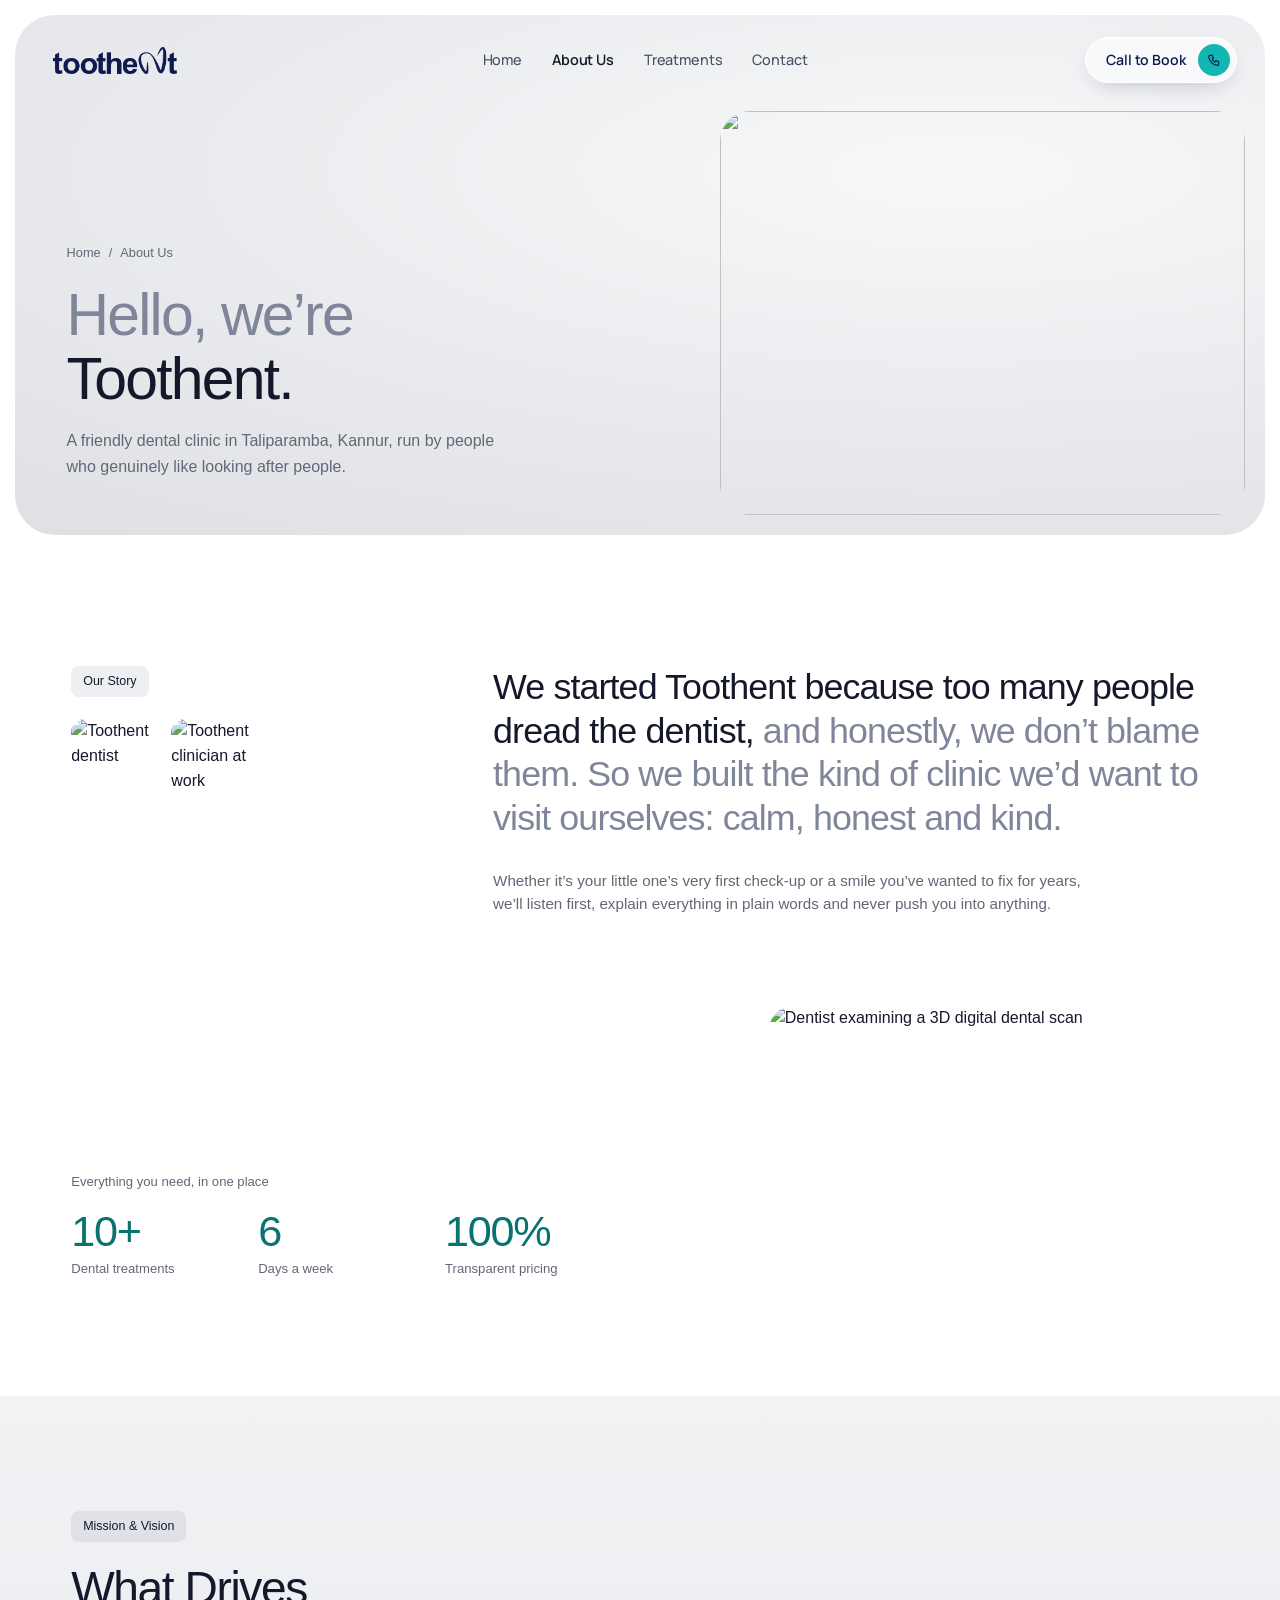
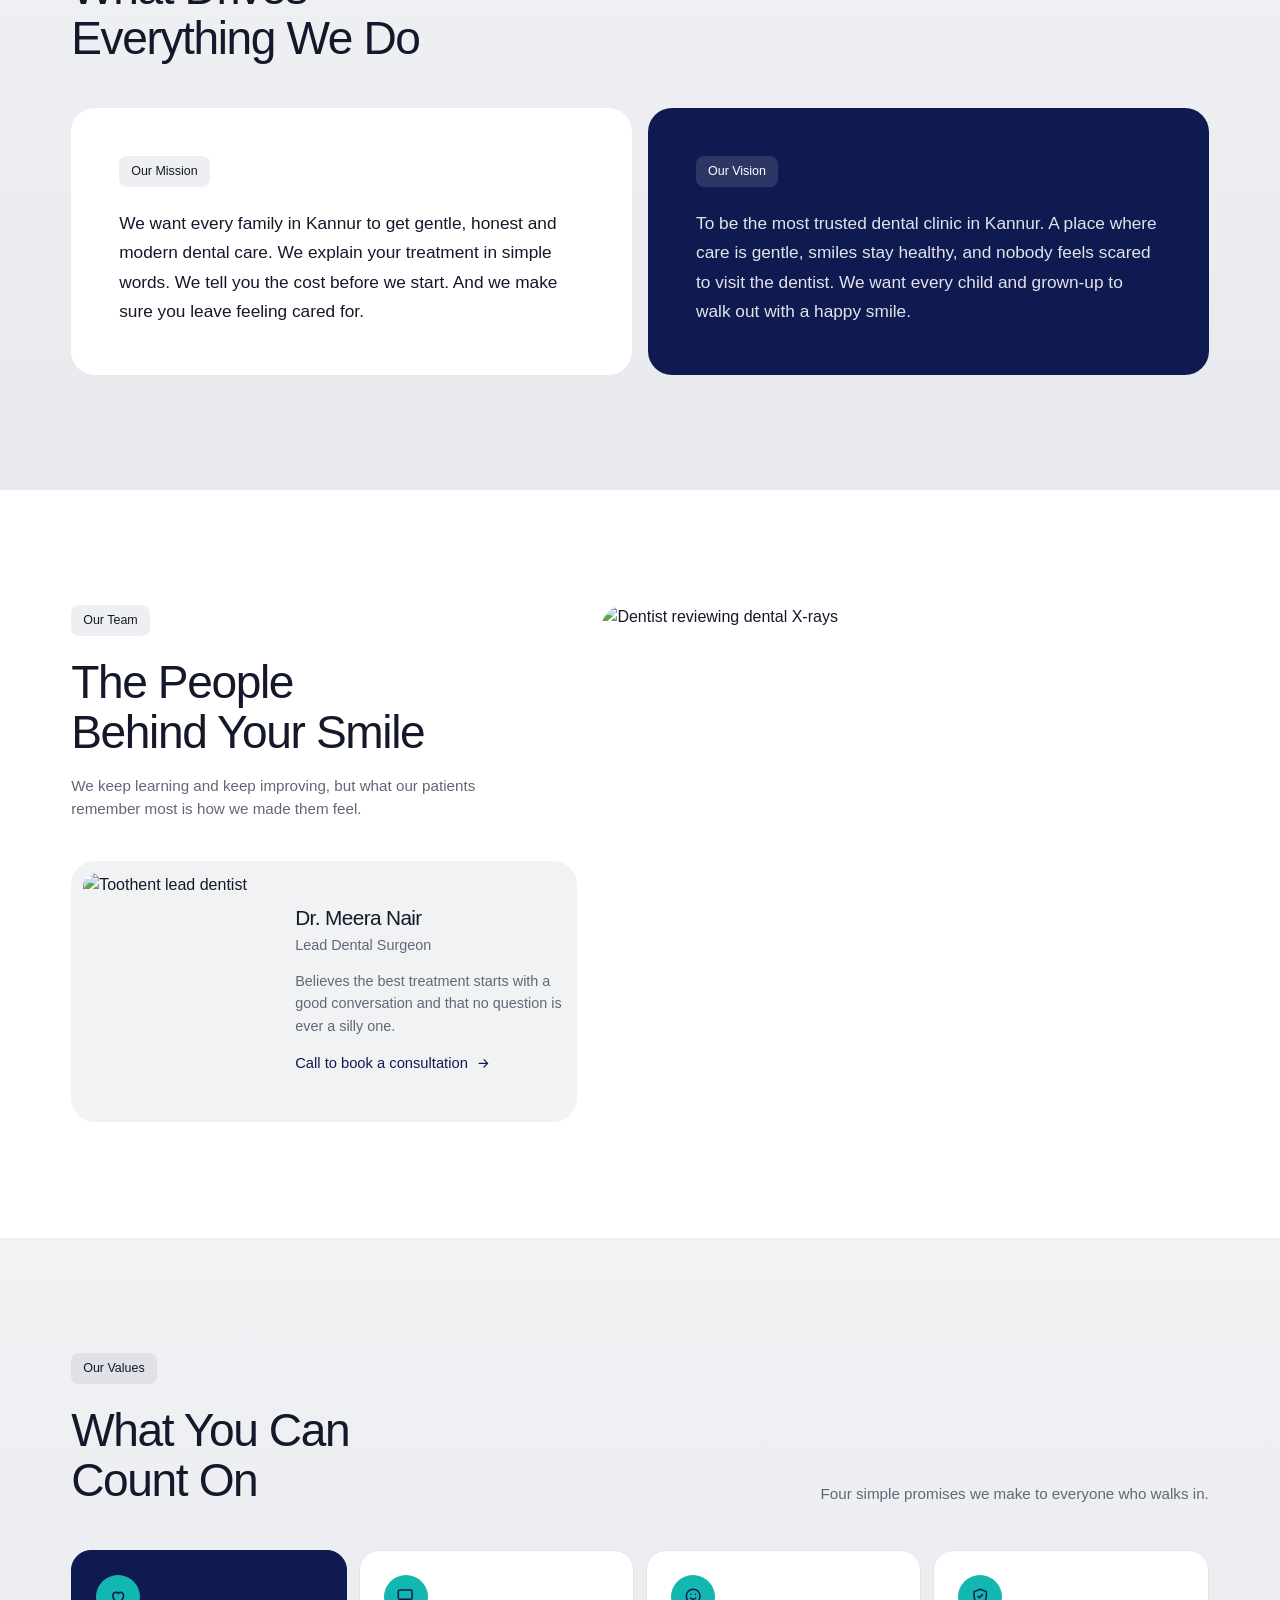
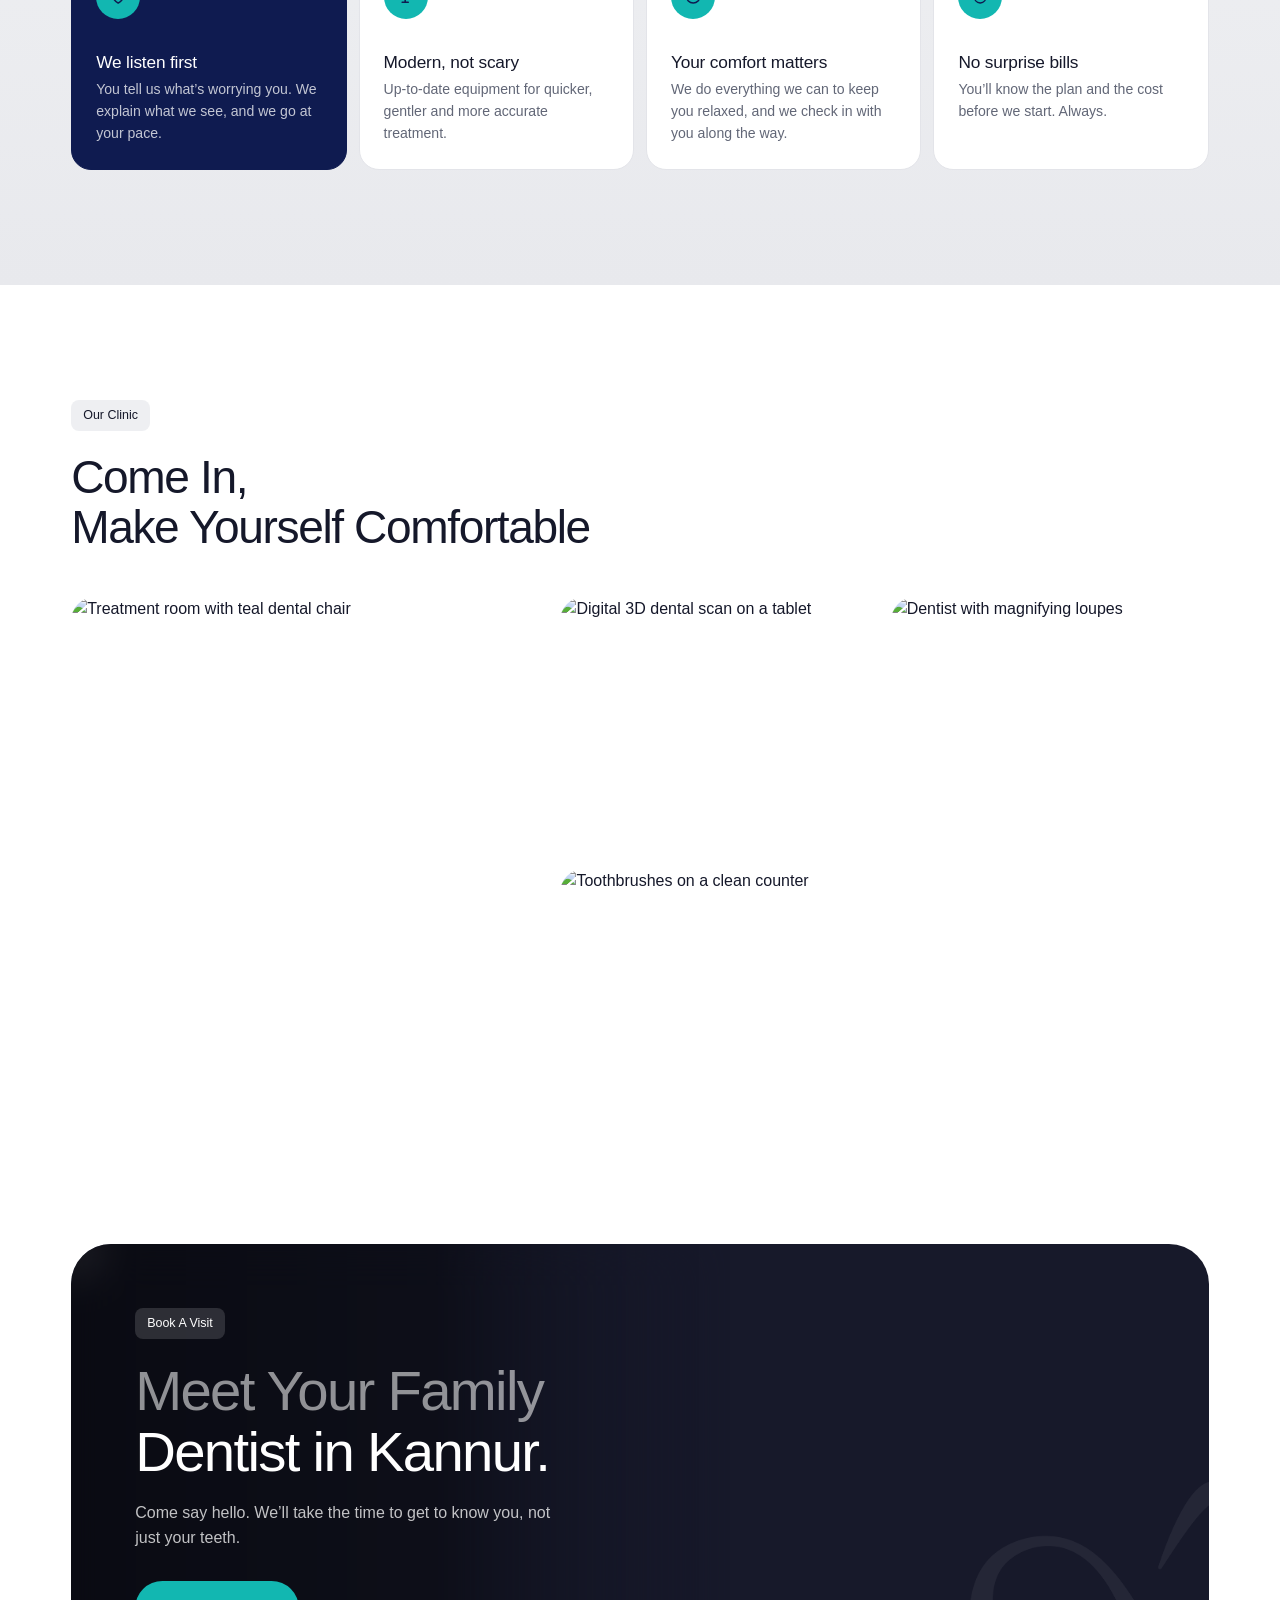
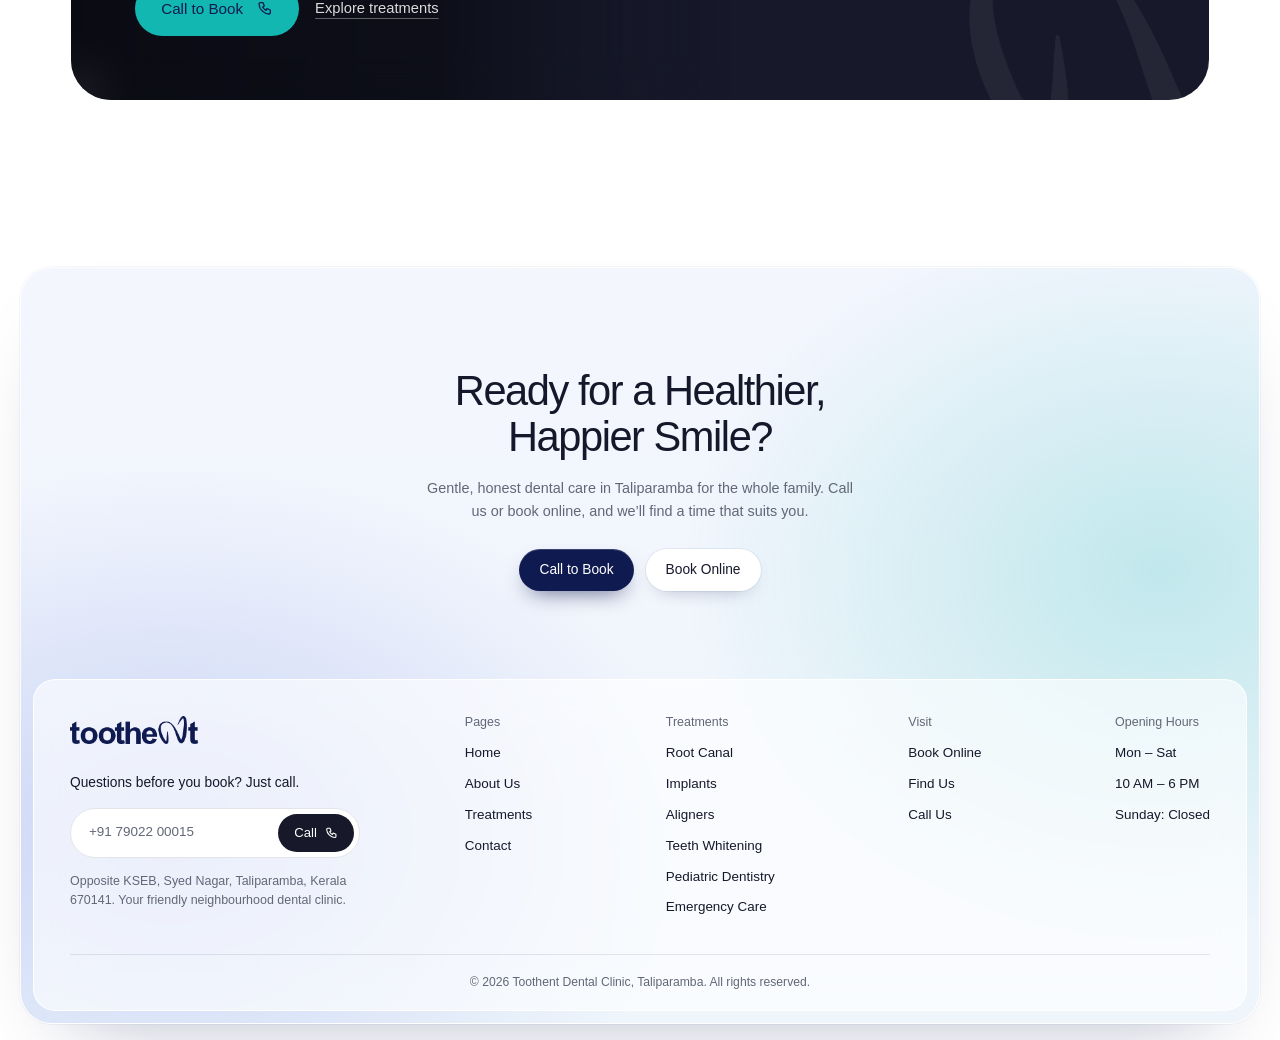
==== commit 09225be7: "Add a placeholder name to the About page doctor card Co-Authored-By: Claude Opus 5.5 <noreply@anthro" ====
--- a/about.html
+++ b/about.html
@@ -9,7 +9,7 @@
   <link rel="preconnect" href="https://fonts.googleapis.com">
   <link rel="preconnect" href="https://fonts.gstatic.com" crossorigin>
   <link rel="stylesheet" href="https://fonts.googleapis.com/css2?family=Manrope:wght@500;600&display=swap">
-  <link rel="stylesheet" href="css/styles.css">
+  <link rel="stylesheet" href="css/styles.css?v=20261102">
 </head>
 <body>
 
@@ -113,7 +113,7 @@
               <img src="https://images.unsplash.com/photo-1606265752439-1f18756aa5fc?auto=format&fit=crop&w=500&h=620&q=80" alt="Toothent lead dentist" loading="lazy">
             </div>
             <div class="doctor-info">
-              <h3>Dr. [Dentist Name]</h3>
+              <h3>Dr. Meera Nair</h3>
               <p class="doctor-role">Lead Dental Surgeon</p>
               <p>Believes the best treatment starts with a good conversation and that no question is ever a silly one.</p>
               <a href="tel:+917902200015" class="link-arrow">Call to book a consultation <svg viewBox="0 0 24 24" aria-hidden="true"><path d="M5 12h14M13 6l6 6-6 6"/></svg></a>
@@ -267,6 +267,6 @@
     </div>
   </footer>
 
-  <script src="js/main.js"></script>
+  <script src="js/main.js?v=20261102"></script>
 </body>
 </html>
--- a/css/styles.css
+++ b/css/styles.css
@@ -58,6 +58,11 @@
   border-radius: 8px; background: rgba(15, 27, 80, .07); color: var(--ink); font-size: .78rem;
 }
 .tag--glass { background: rgba(255, 255, 255, .14); color: var(--white); }
+/* a tag that is a real link: reads as a button */
+.tag--link { gap: 12px; padding: 6px 6px 6px 22px; border-radius: var(--pill); background: var(--teal); color: var(--navy); font-family: var(--font-nav); font-size: .95rem; font-weight: 600; box-shadow: 0 14px 28px -14px rgba(18, 183, 177, .8); transition: background-color .25s, color .25s, transform .25s var(--ease); }
+.tag-go { display: grid; place-items: center; width: 34px; height: 34px; border-radius: 50%; background: var(--white); color: var(--navy); font-size: .9rem; transition: transform .25s var(--ease); }
+.tag--link:hover { background: var(--navy); color: var(--white); transform: translateY(-2px); }
+.tag--link:hover .tag-go { transform: rotate(45deg); }
 h3.tag { letter-spacing: normal; line-height: 1.55; } /* tags used as headings keep the tag look */
 .h2 { font-size: clamp(1.9rem, 3.6vw, 2.9rem); color: var(--ink); }
 .lead { color: var(--muted); max-width: 460px; font-size: .95rem; }
@@ -191,8 +196,8 @@
 @keyframes hfZoom { from { transform: scale(1.2); } }
 .hf-frame {
   position: absolute; left: 50%; top: var(--cy); width: var(--ww); height: var(--wh); translate: -50% -50%;
-  border-radius: 26px; border: 1px solid rgba(255, 255, 255, .55);
-  box-shadow: 0 30px 60px -20px rgba(6, 11, 38, .55), inset 0 0 0 1px rgba(255, 255, 255, .08);
+  border-radius: 26px;
+  box-shadow: 0 30px 60px -20px rgba(6, 11, 38, .55);
   pointer-events: none; animation: hfFade 1s ease .9s both;
 }
 
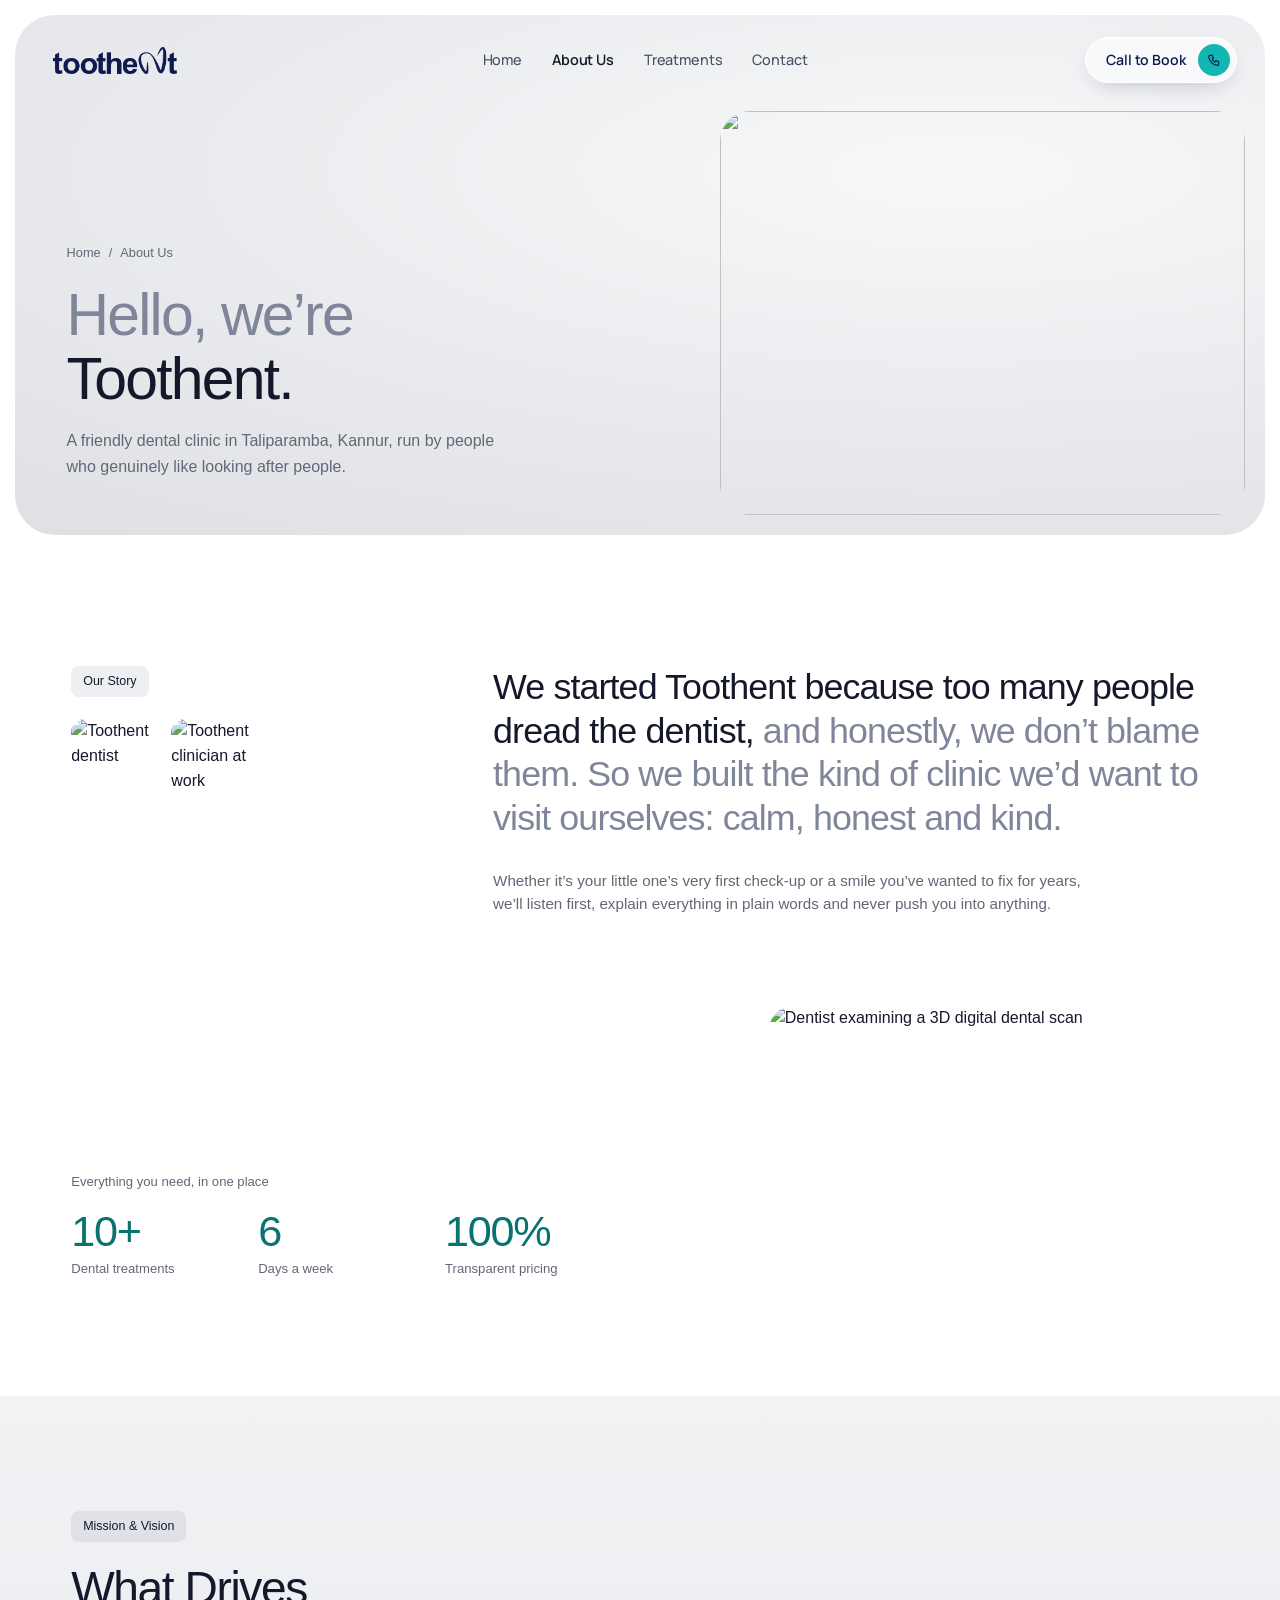
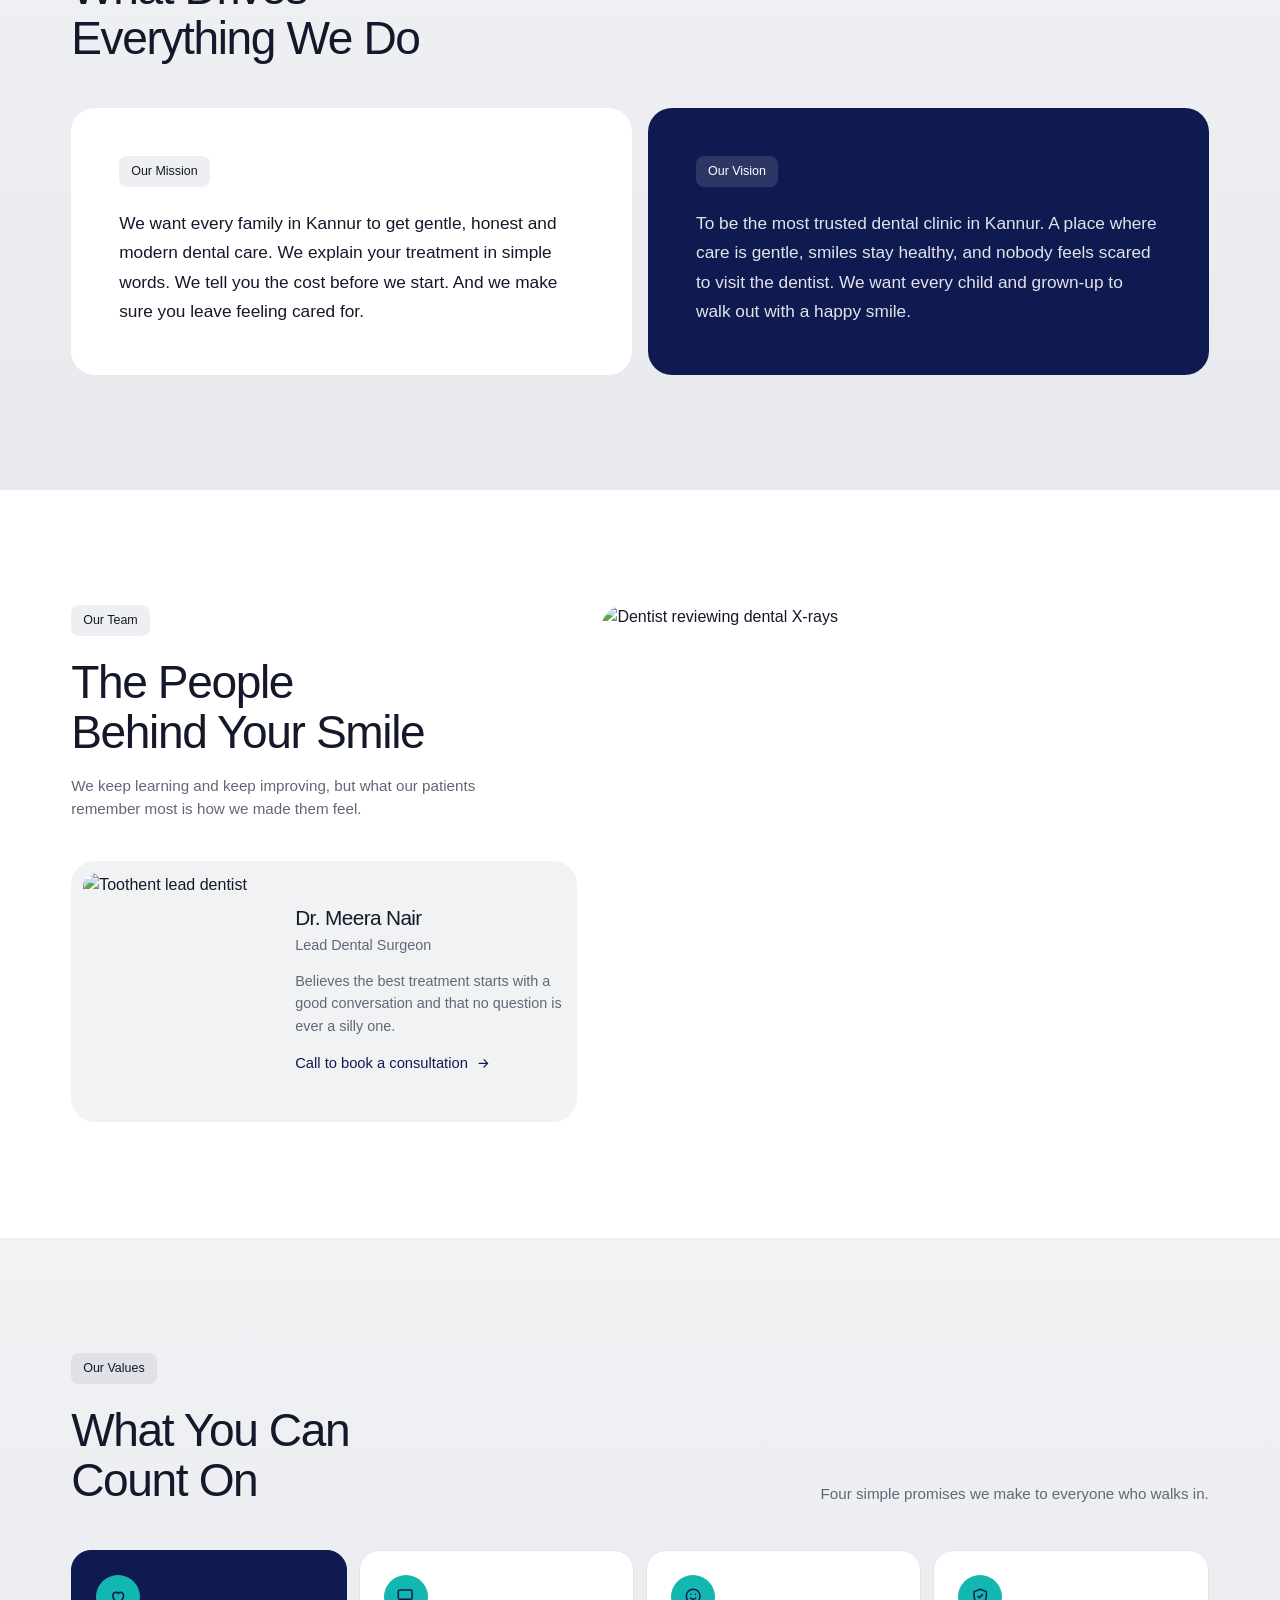
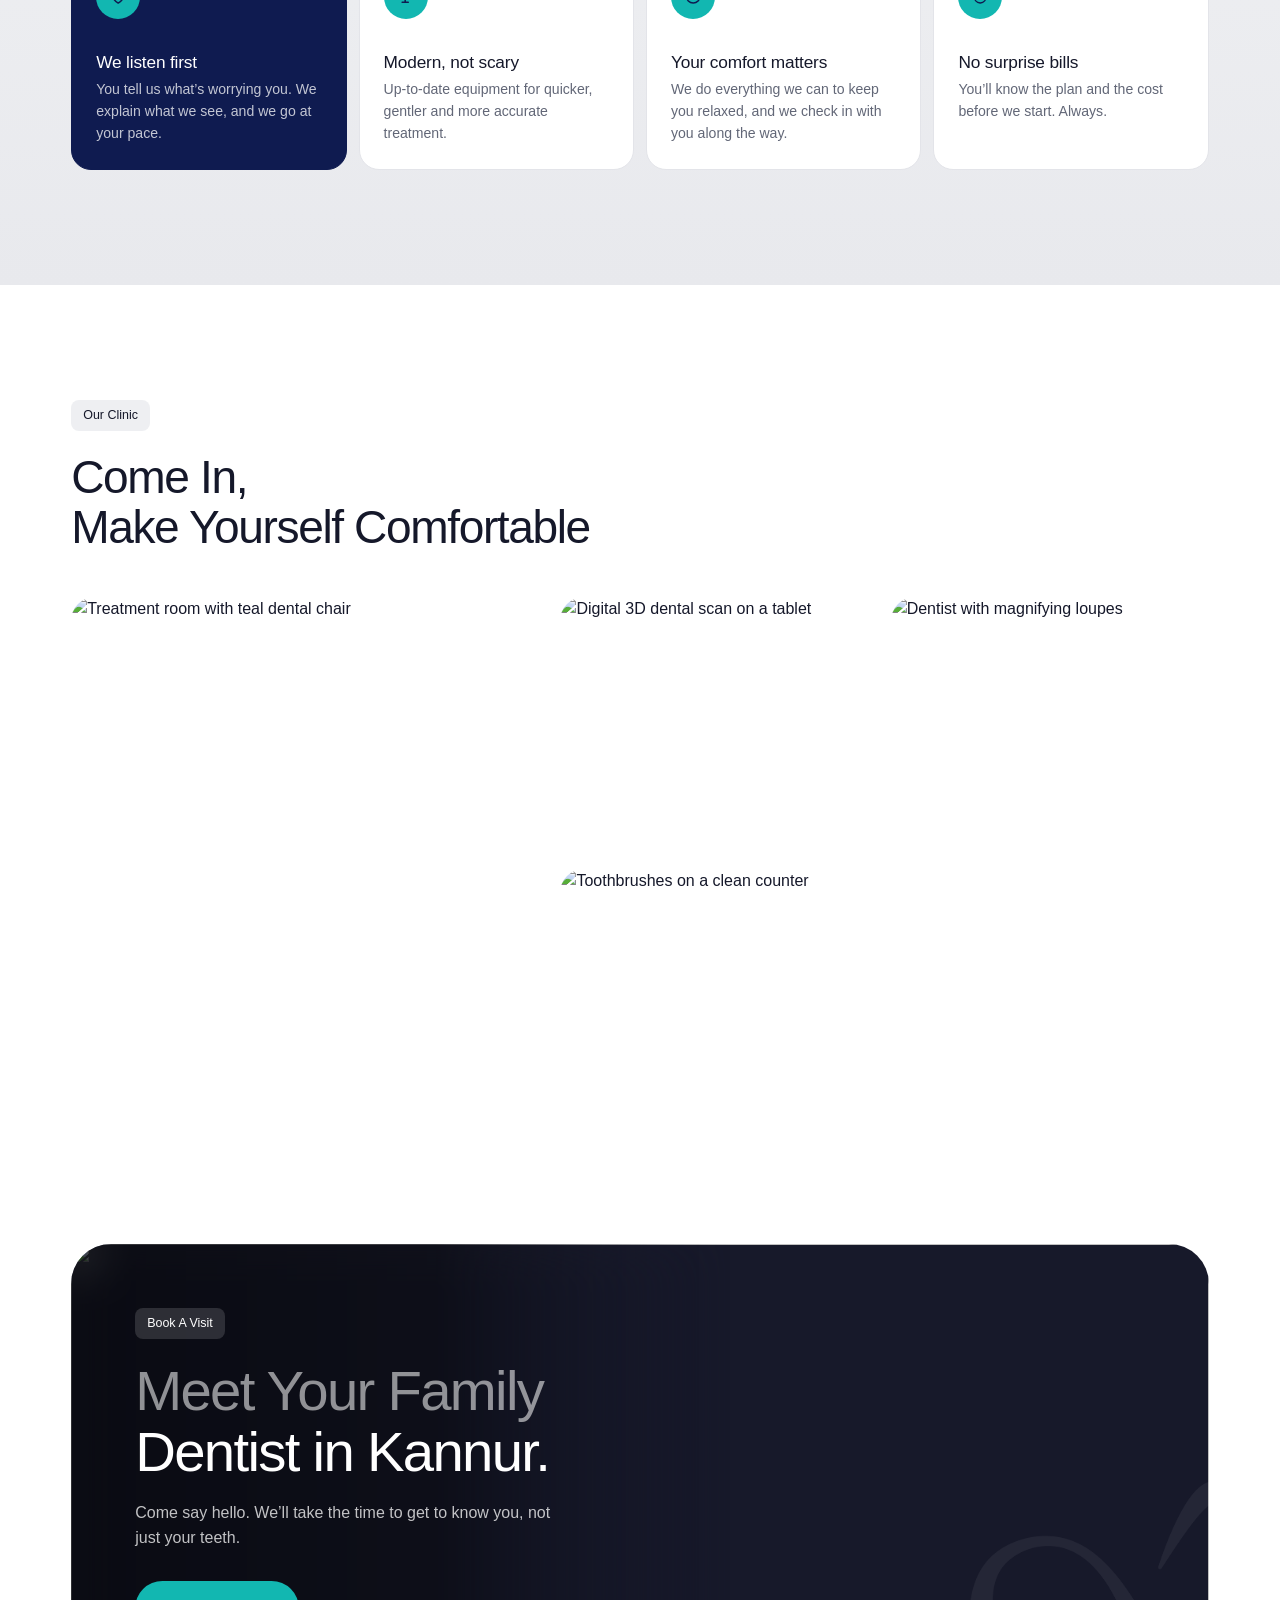
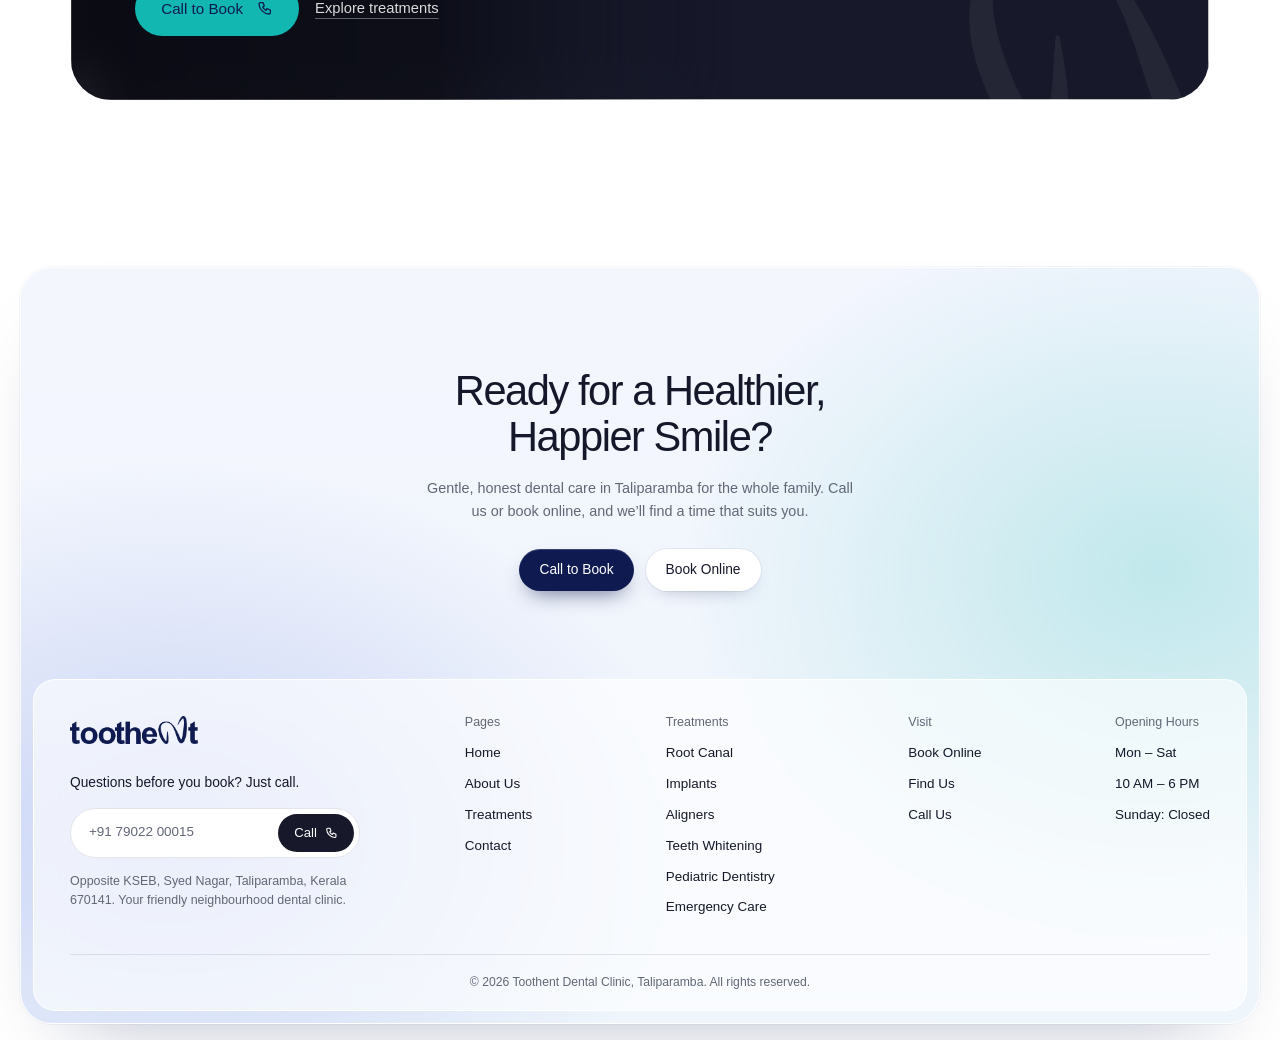
==== commit 13aaf3d0: "Use clean URLs without .html Adds vercel.json with cleanUrls (old .html addresses redirect to the cl" ====
--- a/about.html
+++ b/about.html
@@ -9,6 +9,7 @@
   <link rel="preconnect" href="https://fonts.googleapis.com">
   <link rel="preconnect" href="https://fonts.gstatic.com" crossorigin>
   <link rel="stylesheet" href="https://fonts.googleapis.com/css2?family=Manrope:wght@500;600&display=swap">
+  <link rel="canonical" href="https://toothent.com/about">
   <link rel="stylesheet" href="css/styles.css?v=20261102">
 </head>
 <body>
@@ -16,14 +17,14 @@
   <!-- ============ HEADER ============ -->
   <header class="site-header">
     <div class="nav">
-      <a href="index.html" class="brand" aria-label="Toothent Dental Clinic home">
+      <a href="/" class="brand" aria-label="Toothent Dental Clinic home">
         <span class="logo"><img class="logo-light" src="assets/toothent-logo.png" alt="" aria-hidden="true"><img class="logo-dark" src="assets/toothent-logo-navy.png" alt="Toothent"></span>
       </a>
       <nav class="nav-links" id="nav-links" aria-label="Primary">
-        <a href="index.html">Home</a>
-        <a href="about.html" class="is-active" aria-current="page">About Us</a>
-        <a href="treatments.html">Treatments</a>
-        <a href="contact.html">Contact</a>
+        <a href="/">Home</a>
+        <a href="/about" class="is-active" aria-current="page">About Us</a>
+        <a href="/treatments">Treatments</a>
+        <a href="/contact">Contact</a>
       </nav>
       <div class="nav-end">
         <a href="tel:+917902200015" class="nav-cta">Call to Book <span class="dot"><svg viewBox="0 0 24 24" aria-hidden="true"><path d="M5 4h4l2 5-2.5 1.5a11 11 0 0 0 5 5L15 13l5 2v4a2 2 0 0 1-2 2A16 16 0 0 1 3 6a2 2 0 0 1 2-2"/></svg></span></a>
@@ -38,7 +39,7 @@
       <div class="hero-slides"><img class="is-active" src="https://images.unsplash.com/photo-1629909615184-74f495363b67?auto=format&fit=crop&w=2000&q=80" alt="" aria-hidden="true"></div>
       <div class="hero-overlay" aria-hidden="true"></div>
       <div class="hero-main">
-        <nav class="crumbs reveal" aria-label="Breadcrumb"><a href="index.html">Home</a><span>/</span><span>About Us</span></nav>
+        <nav class="crumbs reveal" aria-label="Breadcrumb"><a href="/">Home</a><span>/</span><span>About Us</span></nav>
         <h1 class="reveal">Hello, we&rsquo;re <span class="indent">Toothent.</span></h1>
         <p class="hero-sub reveal">A friendly dental clinic in Taliparamba, Kannur, run by people who genuinely like looking after people.</p>
       </div>
@@ -189,7 +190,7 @@
             <p>Come say hello. We&rsquo;ll take the time to get to know you, not just your teeth.</p>
             <div class="cta-actions">
               <a href="tel:+917902200015" class="btn-arrow">Call to Book <span class="arrow"><svg viewBox="0 0 24 24" aria-hidden="true"><path d="M5 4h4l2 5-2.5 1.5a11 11 0 0 0 5 5L15 13l5 2v4a2 2 0 0 1-2 2A16 16 0 0 1 3 6a2 2 0 0 1 2-2"/></svg></span></a>
-              <a href="treatments.html" class="tel">Explore treatments</a>
+              <a href="/treatments" class="tel">Explore treatments</a>
             </div>
           </div>
           <div class="cta-media"><picture>
@@ -209,14 +210,14 @@
       <p>Gentle, honest dental care in Taliparamba for the whole family. Call us or book online, and we&rsquo;ll find a time that suits you.</p>
       <div class="footer-cta-actions">
         <a href="tel:+917902200015" class="pill pill--dark">Call to Book</a>
-        <a href="contact.html#appointment" class="pill pill--light">Book Online</a>
+        <a href="/contact#appointment" class="pill pill--light">Book Online</a>
       </div>
     </div>
 
     <div class="footer-card">
       <div class="footer-top">
         <div class="footer-brand">
-          <a href="index.html" aria-label="Toothent home"><img src="assets/toothent-logo-navy.png" alt="Toothent"></a>
+          <a href="/" aria-label="Toothent home"><img src="assets/toothent-logo-navy.png" alt="Toothent"></a>
           <p class="footer-label">Questions before you book? Just call.</p>
           <a href="tel:+917902200015" class="footer-callbox">
             <span>+91 79022 00015</span>
@@ -228,28 +229,28 @@
           <div class="footer-col">
             <h4>Pages</h4>
             <ul>
-              <li><a href="index.html">Home</a></li>
-              <li><a href="about.html">About Us</a></li>
-              <li><a href="treatments.html">Treatments</a></li>
-              <li><a href="contact.html">Contact</a></li>
+              <li><a href="/">Home</a></li>
+              <li><a href="/about">About Us</a></li>
+              <li><a href="/treatments">Treatments</a></li>
+              <li><a href="/contact">Contact</a></li>
             </ul>
           </div>
           <div class="footer-col">
             <h4>Treatments</h4>
             <ul>
-              <li><a href="treatments.html#restorative">Root Canal</a></li>
-              <li><a href="treatments.html#implants">Implants</a></li>
-              <li><a href="treatments.html#aligners">Aligners</a></li>
-              <li><a href="treatments.html#whitening">Teeth Whitening</a></li>
-              <li><a href="treatments.html#kids">Pediatric Dentistry</a></li>
-              <li><a href="treatments.html#emergency">Emergency Care</a></li>
+              <li><a href="/treatments#restorative">Root Canal</a></li>
+              <li><a href="/treatments#implants">Implants</a></li>
+              <li><a href="/treatments#aligners">Aligners</a></li>
+              <li><a href="/treatments#whitening">Teeth Whitening</a></li>
+              <li><a href="/treatments#kids">Pediatric Dentistry</a></li>
+              <li><a href="/treatments#emergency">Emergency Care</a></li>
             </ul>
           </div>
           <div class="footer-col">
             <h4>Visit</h4>
             <ul>
-              <li><a href="contact.html#appointment">Book Online</a></li>
-              <li><a href="contact.html">Find Us</a></li>
+              <li><a href="/contact#appointment">Book Online</a></li>
+              <li><a href="/contact">Find Us</a></li>
               <li><a href="tel:+917902200015">Call Us</a></li>
             </ul>
           </div>
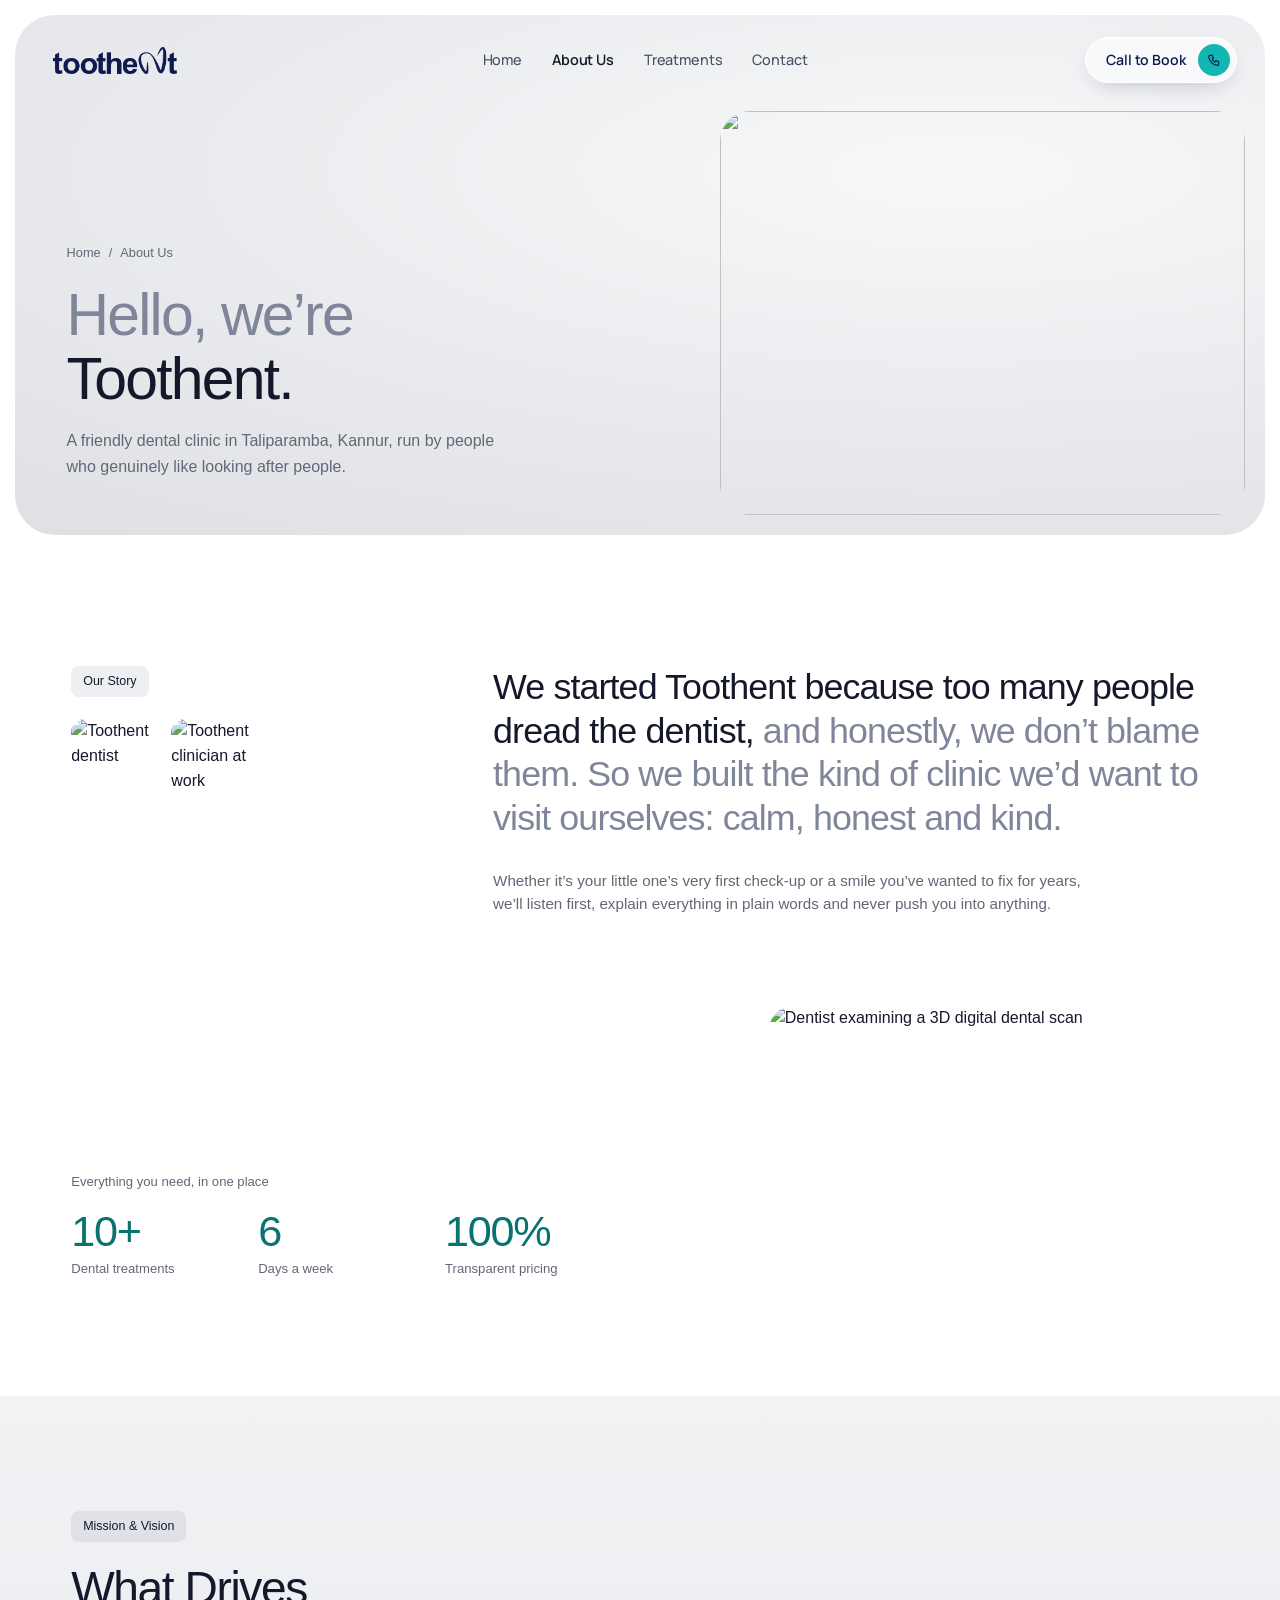
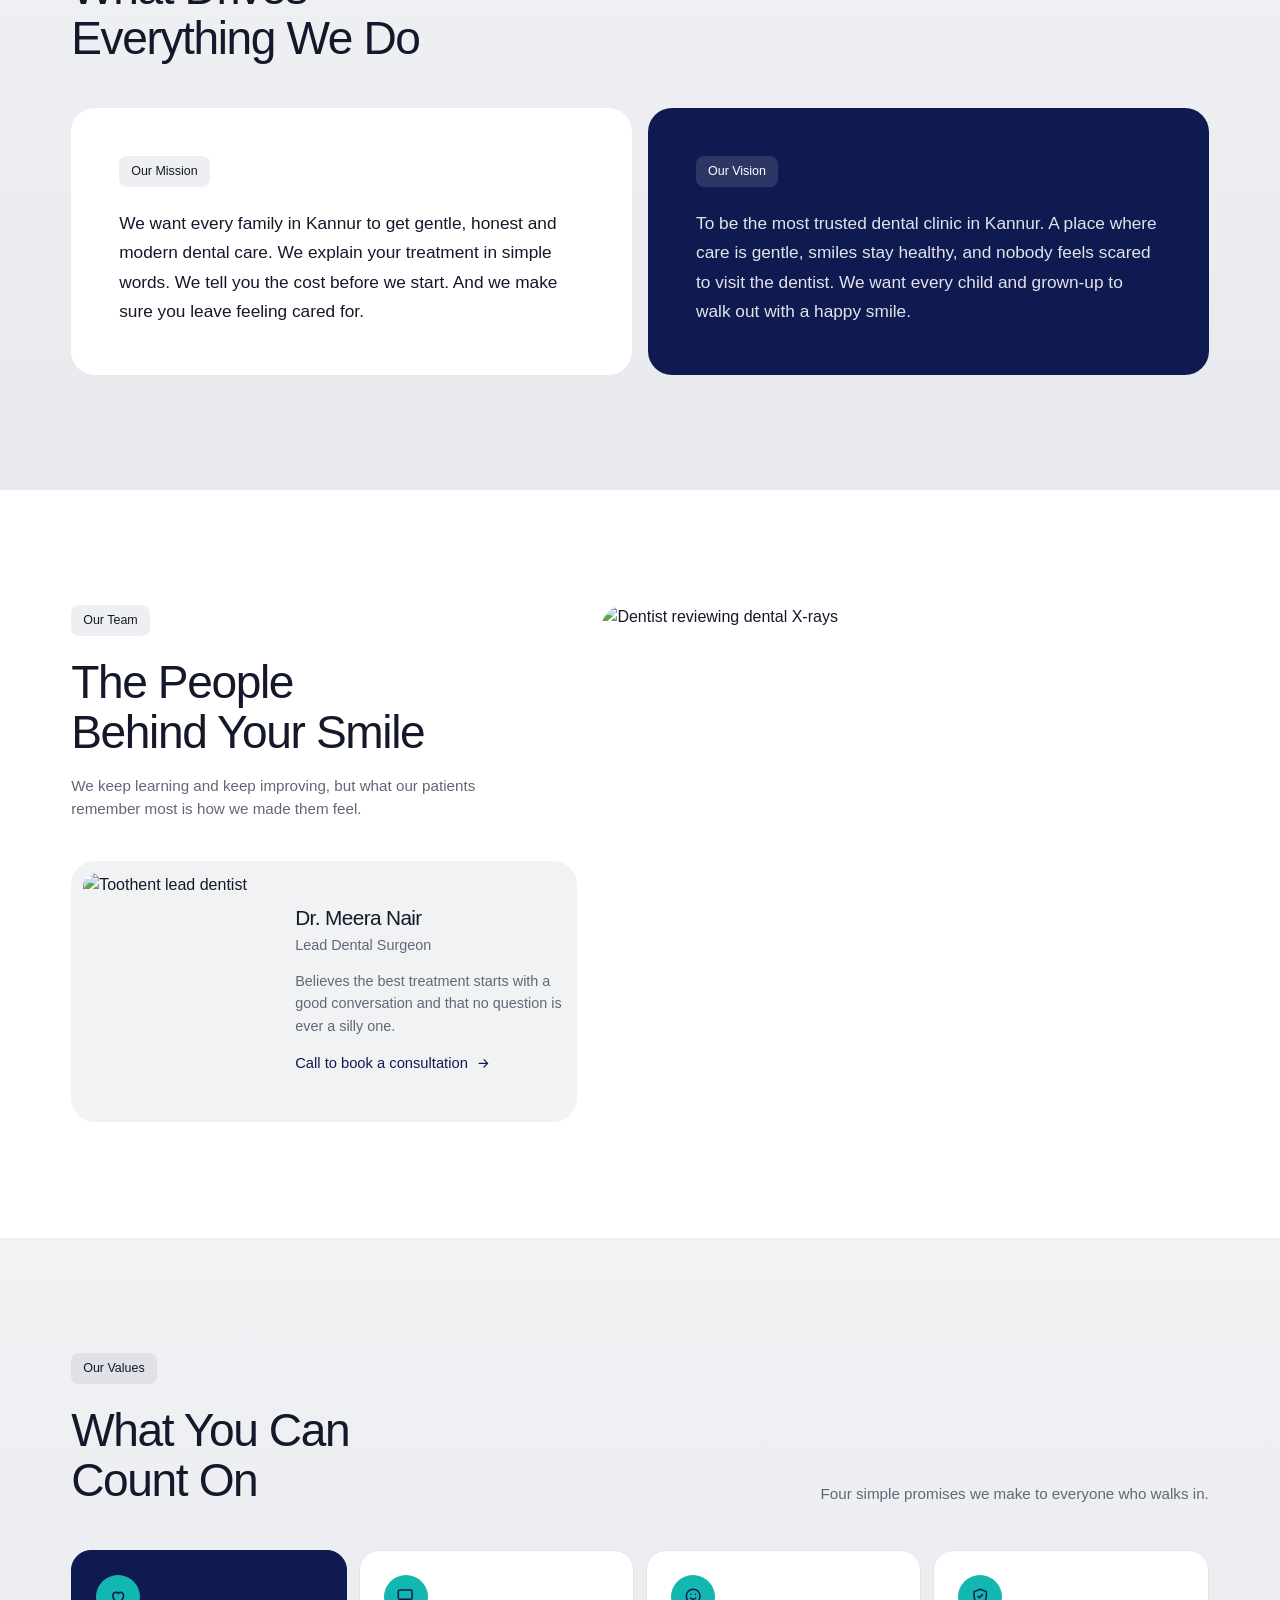
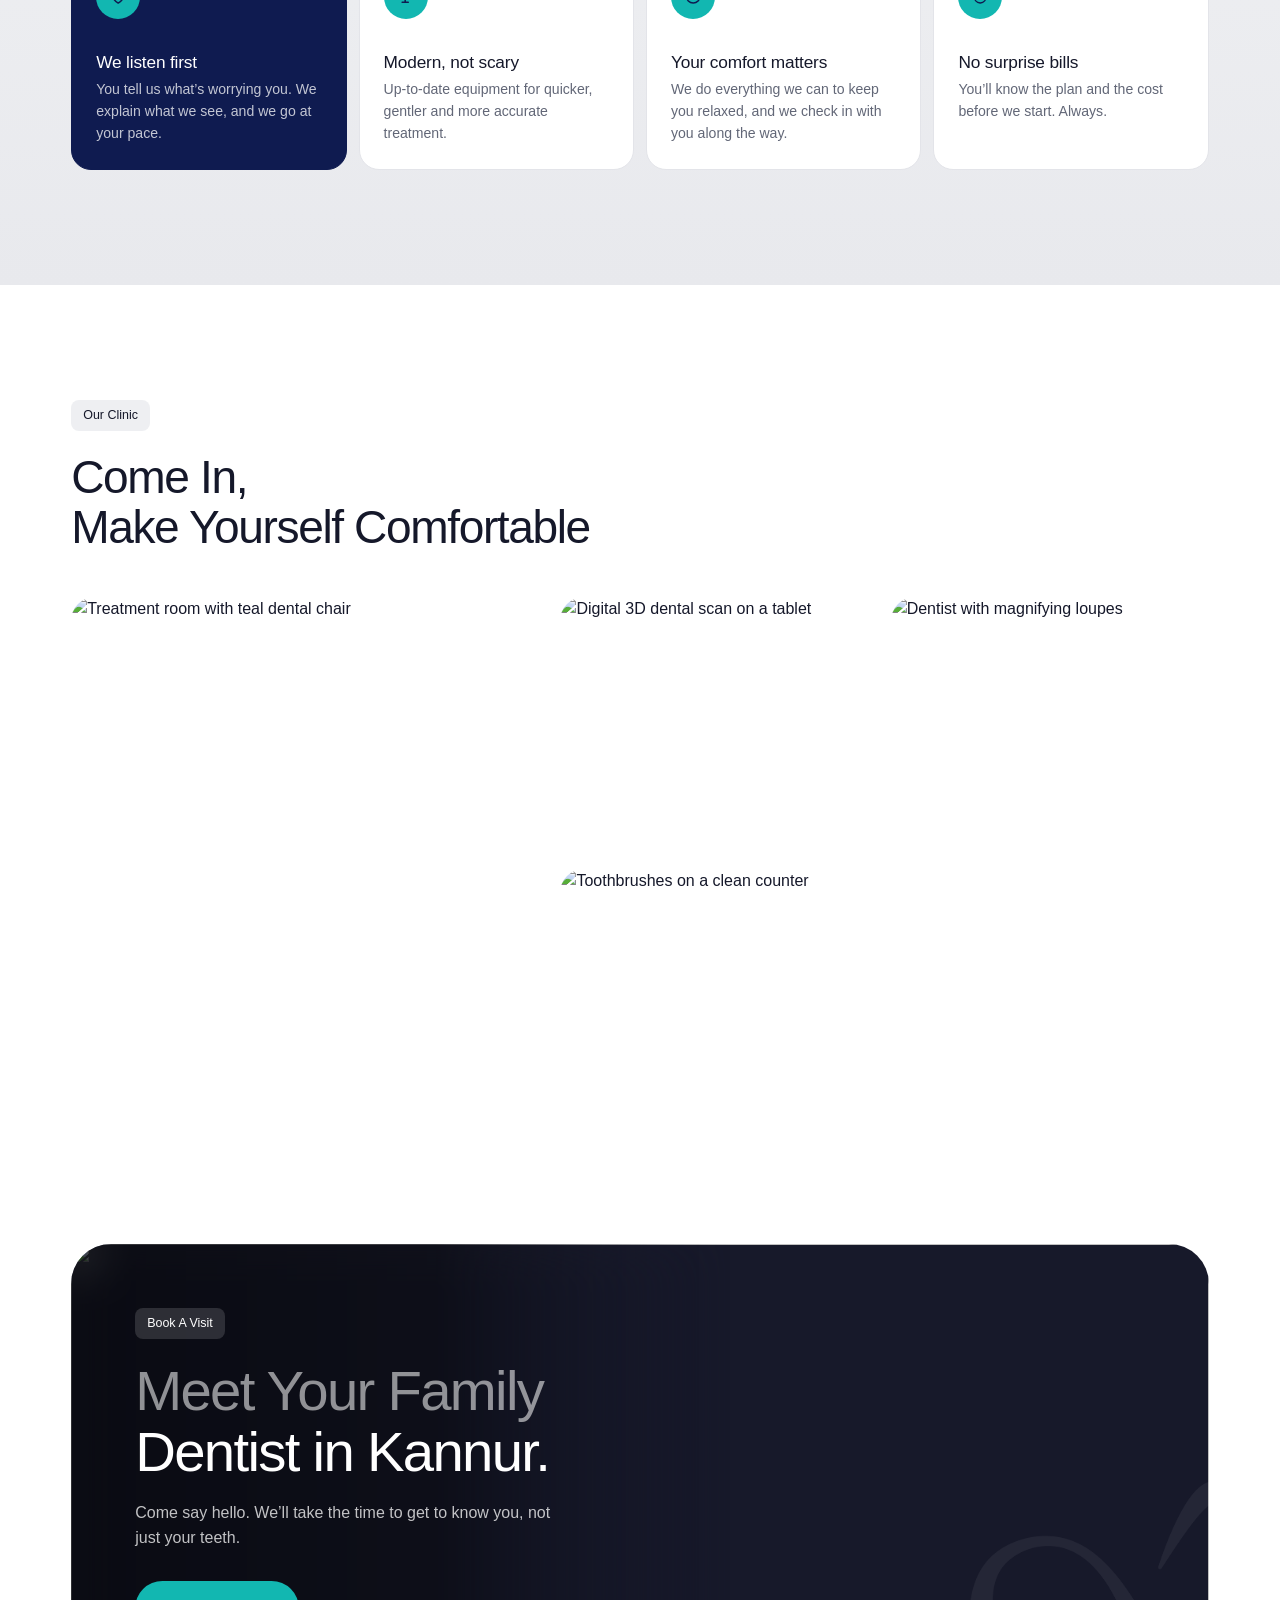
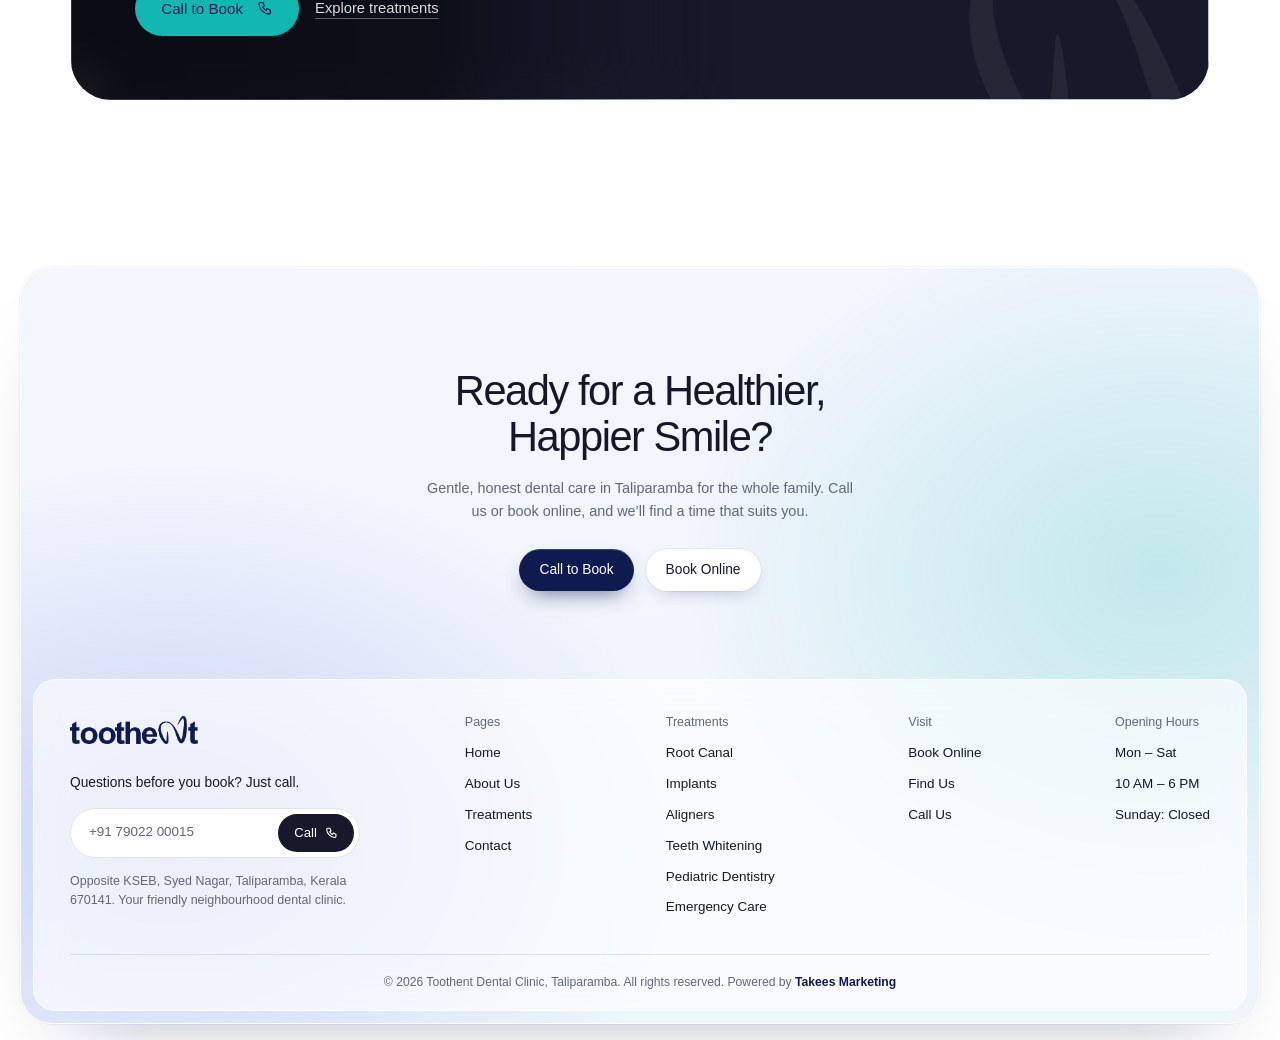
==== commit ff668967: "Link the Takees Marketing credit in every page footer Co-Authored-By: Claude Opus 5.5 <noreply@anthr" ====
--- a/about.html
+++ b/about.html
@@ -10,7 +10,7 @@
   <link rel="preconnect" href="https://fonts.gstatic.com" crossorigin>
   <link rel="stylesheet" href="https://fonts.googleapis.com/css2?family=Manrope:wght@500;600&display=swap">
   <link rel="canonical" href="https://toothent.com/about">
-  <link rel="stylesheet" href="css/styles.css?v=20261102">
+  <link rel="stylesheet" href="css/styles.css?v=20261120">
 </head>
 <body>
 
@@ -264,10 +264,10 @@
           </div>
         </div>
       </div>
-      <div class="footer-bottom">&copy; <span class="year"></span> Toothent Dental Clinic, Taliparamba. All rights reserved.</div>
+      <div class="footer-bottom">&copy; <span class="year"></span> Toothent Dental Clinic, Taliparamba. All rights reserved. Powered by <a class="footer-credit" href="https://takees.in/" target="_blank" rel="noopener">Takees Marketing</a></div>
     </div>
   </footer>
 
-  <script src="js/main.js?v=20261102"></script>
+  <script src="js/main.js?v=20261120"></script>
 </body>
 </html>
--- a/css/styles.css
+++ b/css/styles.css
@@ -392,7 +392,7 @@
 }
 
 /* =========================================================
-   OUR DOCTORS (home): b&w portraits over teal blobs
+   OUR DOCTORS (home): profile icons over teal blobs
    ========================================================= */
 .team { padding-top: clamp(40px, 5vw, 72px); overflow-x: clip; }
 .team-head { margin-bottom: clamp(36px, 4.5vw, 56px); }
@@ -409,6 +409,15 @@
   border-radius: 58% 42% 63% 37% / 45% 55% 45% 55%; transform: rotate(-12deg); transition: transform .8s var(--ease), border-radius .8s var(--ease); }
 .doc-photo--2 .doc-blob { inset: -10% -12% -4% -6%; border-radius: 42% 58% 38% 62% / 55% 40% 60% 45%; transform: rotate(18deg); }
 .doc-photo--3 .doc-blob { inset: -4% -6% -8% -14%; border-radius: 63% 37% 54% 46% / 38% 52% 48% 62%; transform: rotate(-30deg); }
+.doc-photo--4 .doc-blob { inset: -8% -14% -2% -8%; border-radius: 48% 52% 60% 40% / 40% 58% 42% 60%; transform: rotate(24deg); }
+.doc-photo--5 .doc-blob { inset: -2% -10% -10% -10%; border-radius: 60% 40% 45% 55% / 52% 44% 56% 48%; transform: rotate(-18deg); }
+.doc-photo--6 .doc-blob { inset: -10% -8% -4% -12%; border-radius: 40% 60% 58% 42% / 46% 60% 40% 54%; transform: rotate(36deg); }
+.doc-profile-icon { position: relative; z-index: 1; display: grid; place-items: center; width: 100%; height: 100%; border-radius: 50%;
+  background: radial-gradient(120% 120% at 30% 20%, #ffffff 0%, #eef2fa 60%, #dfe6f5 100%); color: var(--navy);
+  box-shadow: 0 18px 40px -24px rgba(15, 27, 80, .55); transition: transform .6s var(--ease); }
+.doc-profile-icon svg { width: 40%; height: 40%; stroke-width: 1.5; }
+.doc:hover .doc-profile-icon { transform: scale(1.03); }
+.doc-deg { margin-left: 4px; font-size: .78rem; font-weight: 600; letter-spacing: .04em; color: var(--muted); }
 .doc:hover .doc-photo img { filter: grayscale(0) contrast(1); transform: scale(1.02); }
 .doc:hover .doc-blob { transform: rotate(8deg) scale(1.04); border-radius: 45% 55% 40% 60% / 60% 40% 60% 40%; }
 .doc-dept { margin-bottom: 6px; font-size: .8rem; font-weight: 400; letter-spacing: 0; line-height: 1.4; color: var(--teal-ink); }
@@ -416,8 +425,9 @@
 
 @media (max-width: 760px) {
   .doc-grid { grid-template-columns: 1fr 1fr; }
-  .doc:last-child { grid-column: 1 / -1; }
   .doc-photo { width: clamp(130px, 38vw, 170px); }
+  .doc-name { font-size: .95rem; line-height: 1.35; }
+  .doc-deg { display: block; margin: 2px 0 0; }
 }
 
 /* =========================================================
@@ -643,6 +653,8 @@
 .footer-col a { transition: color .2s; }
 .footer-col a:hover { color: var(--teal-ink); }
 .footer-bottom { margin-top: 36px; padding-top: 18px; border-top: 1px solid rgba(15, 27, 80, .1); text-align: center; font-size: .76rem; color: var(--muted); }
+.footer-credit { color: var(--navy); font-weight: 700; text-decoration: none; transition: color .25s ease; }
+.footer-credit:hover, .footer-credit:focus-visible { color: var(--teal); text-decoration: underline; text-underline-offset: 3px; }
 
 /* =========================================================
    REVEAL
